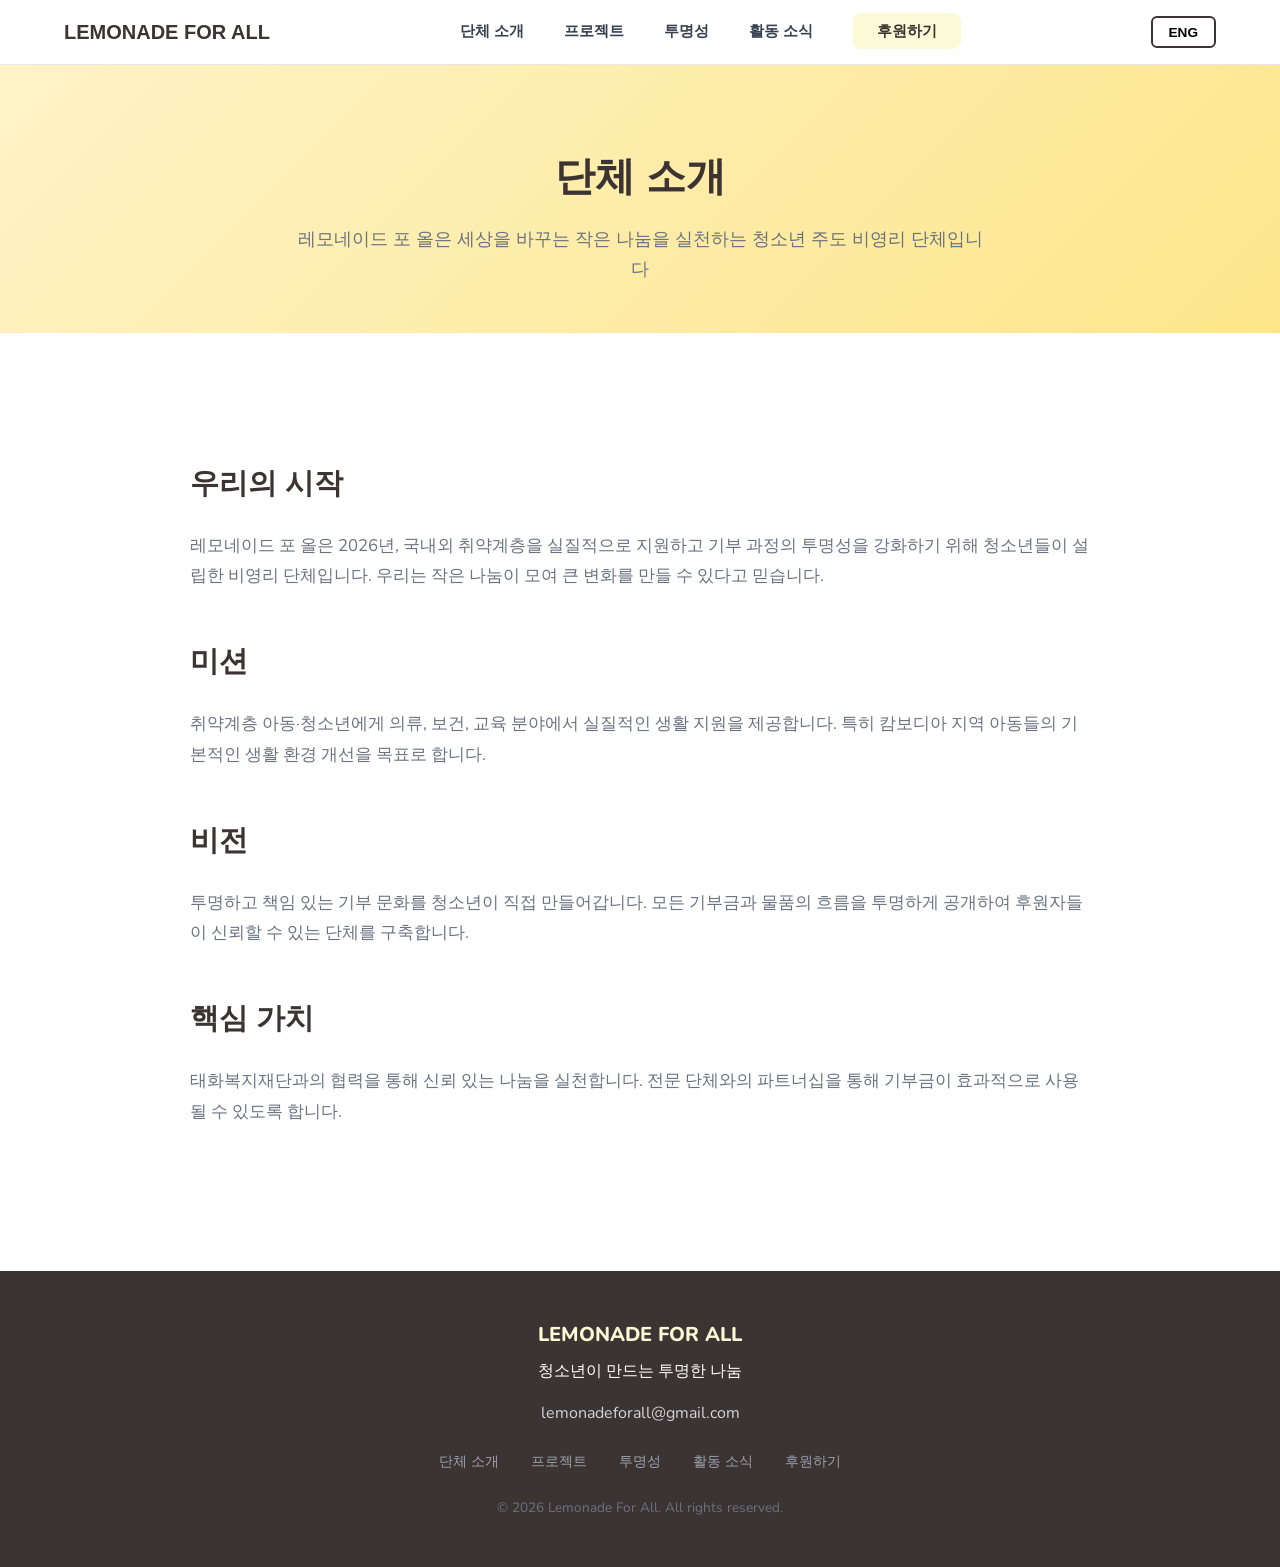
==== about.html @ b5c47a8a "Pending changes exported from your codespace" ====
<!DOCTYPE html>
<html lang="ko">
<head>
  <meta charset="UTF-8">
  <meta name="viewport" content="width=device-width, initial-scale=1.0">
  <title data-i18n="about_doc">단체 소개 | Lemonade For All</title>
  <link rel="stylesheet" href="style.css">
  <link href="https://fonts.googleapis.com/css2?family=Nunito:wght@400;600;700;800&display=swap" rel="stylesheet">
</head>
<body>
<header>
  <a href="index.html" class="logo">LEMONADE FOR ALL</a>
  <nav>
    <ul>
      <li><a href="about.html" data-i18n="navAbout">단체 소개</a></li>
      <li><a href="projects.html" data-i18n="navProjects">프로젝트</a></li>
      <li><a href="transparency.html" data-i18n="navTrans">투명성</a></li>
      <li><a href="news.html" data-i18n="navNews">활동 소식</a></li>
      <li><a href="donate.html" class="btn-donate" data-i18n="navDonate">후원하기</a></li>
    </ul>
  </nav>
  <button id="langToggle" class="lang-btn">ENG</button>
  <button class="hamburger" id="hamburger">☰</button>
</header>
<div class="mobile-menu" id="mobileMenu">
  <a href="about.html" data-i18n="navAbout">단체 소개</a>
  <a href="projects.html" data-i18n="navProjects">프로젝트</a>
  <a href="transparency.html" data-i18n="navTrans">투명성</a>
  <a href="news.html" data-i18n="navNews">활동 소식</a>
  <a href="donate.html" data-i18n="navDonate">후원하기</a>
</div>
<div class="page-header">
  <h1 data-i18n="about_title">단체 소개</h1>
  <p data-i18n="about_sub">레모네이드 포 올은 세상을 바꾸는 작은 나눔을 실천하는 청소년 주도 비영리 단체입니다</p>
</div>
<section>
  <div class="content-section">
    <h3 data-i18n="about_start">우리의 시작</h3>
    <p data-i18n="about_start_desc">레모네이드 포 올은 2026년, 국내외 취약계층을 실질적으로 지원하고 기부 과정의 투명성을 강화하기 위해 청소년들이 설립한 비영리 단체입니다. 우리는 작은 나눔이 모여 큰 변화를 만들 수 있다고 믿습니다.</p>
    
    <h3 data-i18n="about_mission">미션</h3>
    <p data-i18n="about_mission_desc">취약계층 아동·청소년에게 의류, 보건, 교육 분야에서 실질적인 생활 지원을 제공합니다. 특히 캄보디아 지역 아동들의 기본적인 생활 환경 개선을 목표로 합니다.</p>
    
    <h3 data-i18n="about_vision">비전</h3>
    <p data-i18n="about_vision_desc">투명하고 책임 있는 기부 문화를 청소년이 직접 만들어갑니다. 모든 기부금과 물품의 흐름을 투명하게 공개하여 후원자들이 신뢰할 수 있는 단체를 구축합니다.</p>
    
    <h3 data-i18n="about_values">핵심 가치</h3>
    <p data-i18n="about_values_desc">태화복지재단과의 협력을 통해 신뢰 있는 나눔을 실천합니다. 전문 단체와의 파트너십을 통해 기부금이 효과적으로 사용될 수 있도록 합니다.</p>
  </div>
</section>
<footer>
  <div class="footer-inner">
    <a href="index.html" class="footer-logo">LEMONADE FOR ALL</a>
    <p data-i18n="footerDesc">청소년이 만드는 투명한 나눔</p>
    <p class="footer-contact">lemonadeforall@gmail.com</p>
    <div class="footer-links">
      <a href="about.html" data-i18n="navAbout">단체 소개</a>
      <a href="projects.html" data-i18n="navProjects">프로젝트</a>
      <a href="transparency.html" data-i18n="navTrans">투명성</a>
      <a href="news.html" data-i18n="navNews">활동 소식</a>
      <a href="donate.html" data-i18n="navDonate">후원하기</a>
    </div>
    <p class="footer-copy">© 2026 Lemonade For All. All rights reserved.</p>
  </div>
</footer>
<script src="lang.js"></script>
</body>
</html>
---- style.css ----
:root {
  --yellow: #fbfad7;
  --dark: #3c3333;  --gray: #374151;
  --light-gray: #F3F4F6;
  --white: #FFFFFF;
  --text-muted: #6B7280;
}

* { margin: 0; padding: 0; box-sizing: border-box; }

body {
  font-family: 'Nunito', -apple-system, BlinkMacSystemFont, 'Segoe UI', sans-serif;
  background: var(--white);
  color: var(--dark);
  line-height: 1.6;
}

/* HEADER */
header {
  position: sticky;
  top: 0;
  z-index: 1000;
  background: rgba(255,255,255,0.98);
  backdrop-filter: blur(8px);
  border-bottom: 1px solid #E5E7EB;
  padding: 1rem 5%;
  display: flex;
  align-items: center;
  justify-content: space-between;
}

.logo {
  font-size: 1.25rem;
  font-weight: 800;
    font-family: 'Bricolage Grotesque', sans-serif;
  color: var(--dark);
  text-decoration: none;
}

nav ul {
  display: flex;
  list-style: none;
  gap: 2.5rem;
}

nav a {
  text-decoration: none;
  color: var(--gray);
  font-weight: 600;
  font-size: 0.95rem;
  transition: color 0.2s;
}

nav a:hover { color: var(--dark); }

.btn-donate {
  background: var(--yellow);
  padding: 0.5rem 1.5rem;
  border-radius: 8px;
  color: var(--dark) !important;
  font-weight: 700;
  transition: transform 0.2s, box-shadow 0.2s;
}

.btn-donate:hover {
  transform: translateY(-2px);
  box-shadow: 0 4px 12px rgba(252,211,77,0.4);
}

.lang-btn {
  background: transparent;
  border: 2px solid var(--dark);
  padding: 0.4rem 1rem;
  border-radius: 6px;
  font-weight: 700;
  cursor: pointer;
  font-size: 0.85rem;
  transition: all 0.2s;
}

.lang-btn:hover {
  background: var(--dark);
  color: var(--white);
}

.hamburger { display: none; }
.mobile-menu { display: none; }

/* HERO */
#hero {
  background: linear-gradient(135deg, #FEF3C7 0%, #FDE68A 100%);
  padding: 6rem 8% 4rem;
  display: flex;
  align-items: center;
  justify-content: space-between;
  gap: 3rem;
  min-height: 85vh;
}

.hero-content { max-width: 600px; }

.hero-tag {
  display: inline-block;
  background: rgba(31,41,55,0.1);
  padding: 0.5rem 1rem;
  border-radius: 50px;
  font-size: 0.85rem;
  font-weight: 600;
  margin-bottom: 1.5rem;
  color: var(--gray);
}

.hero-content h1 {
  font-size: 3.5rem;
  font-weight: 800;
  color: var(--dark);
  line-height: 1.1;
  margin-bottom: 1.5rem;
}

.highlight {
  background: linear-gradient(to right, #FCD34D, #FBBF24);
  -webkit-background-clip: text;
  -webkit-text-fill-color: transparent;
  background-clip: text;
}

.hero-content p {
  font-size: 1.2rem;
  color: var(--gray);
  margin-bottom: 2rem;
  line-height: 1.8;
}

.hero-btns {
  display: flex;
  gap: 1rem;
  flex-wrap: wrap;
}

.btn-primary {
  display: inline-block;
  background: var(--dark);
  color: var(--white);
  padding: 1rem 2rem;
  border-radius: 8px;
  font-weight: 700;
  text-decoration: none;
  transition: transform 0.2s, box-shadow 0.2s;
  border: none;
  cursor: pointer;
}

.btn-primary:hover {
  transform: translateY(-2px);
  box-shadow: 0 8px 20px rgba(0,0,0,0.15);
}

.btn-secondary {
  display: inline-block;
  background: transparent;
  color: var(--dark);
  padding: 1rem 2rem;
  border-radius: 8px;
  font-weight: 700;
  text-decoration: none;
  border: 2px solid var(--dark);
  transition: all 0.2s;
}

.btn-secondary:hover {
  background: var(--dark);
  color: var(--white);
}

.btn-outline {
  display: inline-block;
  color: var(--dark);
  text-decoration: none;
  font-weight: 600;
  font-size: 0.95rem;
  transition: transform 0.2s;
}

.btn-outline:hover { transform: translateX(4px); }

.hero-img {
  font-size: 12rem;
  line-height: 1;
}

/* STATS */
#stats {
  background: var(--dark);
  color: var(--white);
  padding: 3rem 5%;
}

.stats-grid {
  display: grid;
  grid-template-columns: repeat(auto-fit, minmax(200px, 1fr));
  gap: 2rem;
  max-width: 1200px;
  margin: 0 auto;
  text-align: center;
}

.stat-num {
  font-size: 2.5rem;
  font-weight: 800;
  color: var(--yellow);
  margin-bottom: 0.5rem;
}

.stat-item p {
  color: #D1D5DB;
  font-size: 0.95rem;
}

/* SECTIONS */
section {
  padding: 5rem 5%;
}

.section-inner {
  max-width: 1200px;
  margin: 0 auto;
}

.section-tag {
  display: inline-block;
  background: var(--yellow);
  color: var(--dark);
  font-size: 0.75rem;
  font-weight: 700;
  padding: 0.4rem 1rem;
  border-radius: 50px;
  text-transform: uppercase;
  letter-spacing: 0.5px;
  margin-bottom: 1rem;
}

.section-inner h2, .page-header h1 {
  font-size: 2.5rem;
  font-weight: 800;
  margin-bottom: 1.5rem;
  color: var(--dark);
}

.section-inner > p, .page-header p {
  font-size: 1.1rem;
  color: var(--text-muted);
  max-width: 700px;
  margin-bottom: 3rem;
  line-height: 1.7;
}

/* PROJECT GRID */
.project-grid {
  display: grid;
  grid-template-columns: repeat(auto-fit, minmax(320px, 1fr));
  gap: 2rem;
  margin-top: 2rem;
}

.project-card {
  background: var(--white);
  border-radius: 12px;
  overflow: hidden;
  border: 1px solid #E5E7EB;
  transition: transform 0.2s, box-shadow 0.2s;
}

.project-card:hover {
  transform: translateY(-4px);
  box-shadow: 0 12px 24px rgba(0,0,0,0.1);
}

.project-img {
  background: linear-gradient(135deg, #FEF3C7, #FDE68A);
  padding: 3rem;
  text-align: center;
  font-size: 5rem;
}

.project-body {
  padding: 2rem;
}

.project-body h3 {
  font-size: 1.4rem;
  font-weight: 800;
  margin-bottom: 1rem;
}

.project-body p {
  color: var(--text-muted);
  margin-bottom: 1.5rem;
  line-height: 1.7;
}

.status-badge {
  display: inline-block;
  background: #D1FAE5;
  color: #065F46;
  padding: 0.3rem 0.8rem;
  border-radius: 50px;
  font-size: 0.75rem;
  font-weight: 700;
  margin-bottom: 1rem;
}

/* PAGE HEADER */
.page-header {
  background: linear-gradient(135deg, #FEF3C7 0%, #FDE68A 100%);
  padding: 5rem 8% 3rem;
  text-align: center;
}

.page-header h1 { margin-bottom: 1rem; }
.page-header p { margin: 0 auto; }

/* CONTENT SECTIONS */
.content-section {
  max-width: 900px;
  margin: 0 auto;
  padding: 3rem 0;
}

.content-section h3 {
  font-size: 1.8rem;
  font-weight: 700;
  margin-bottom: 1.5rem;
  margin-top: 3rem;
}

.content-section h3:first-of-type { margin-top: 0; }

.content-section p, .content-section li {
  color: var(--text-muted);
  font-size: 1.05rem;
  line-height: 1.8;
  margin-bottom: 1rem;
}

.content-section ul {
  list-style-position: inside;
  margin-left: 1.5rem;
}

/* DONATE GRID */
.donate-grid {
  display: grid;
  grid-template-columns: repeat(auto-fit, minmax(280px, 1fr));
  gap: 2rem;
  margin-top: 2rem;
}

.donate-card {
  background: var(--white);
  border: 1px solid #E5E7EB;
  border-radius: 12px;
  padding: 2.5rem;
  text-align: center;
  transition: transform 0.2s, box-shadow 0.2s;
}

.donate-card:hover {
  transform: translateY(-4px);
  box-shadow: 0 12px 24px rgba(0,0,0,0.1);
}

.donate-icon {
  font-size: 3rem;
  margin-bottom: 1.5rem;
}

.donate-card h4 {
  font-size: 1.2rem;
  font-weight: 700;
  margin-bottom: 1rem;
}

.donate-card p {
  color: var(--text-muted);
  margin-bottom: 1.5rem;
  line-height: 1.7;
}

.account-box {
  background: var(--light-gray);
  border: 2px dashed #D1D5DB;
  border-radius: 8px;
  padding: 1rem;
  font-size: 0.9rem;
  color: var(--gray);
  font-weight: 600;
}

/* TRANSPARENCY */
.trans-grid {
  display: grid;
  grid-template-columns: repeat(auto-fit, minmax(220px, 1fr));
  gap: 2rem;
  margin: 3rem 0;
}

.trans-card {
  background: var(--dark);
  color: var(--white);
  padding: 2.5rem;
  border-radius: 12px;
  text-align: center;
  border-top: 4px solid var(--yellow);
}

.trans-num {
  font-size: 3.5rem;
  font-weight: 800;
  color: var(--yellow);
  margin-bottom: 0.5rem;
}

.trans-card p {
  color: #D1D5DB;
  font-size: 0.95rem;
}

/* NEWS GRID */
.news-grid {
  display: grid;
  grid-template-columns: repeat(auto-fit, minmax(300px, 1fr));
  gap: 2rem;
  margin-top: 2rem;
}

.news-card {
  background: var(--white);
  border: 1px solid #E5E7EB;
  border-left: 4px solid var(--yellow);
  border-radius: 8px;
  padding: 2rem;
  transition: transform 0.2s;
}

.news-card:hover { transform: translateY(-4px); }

.news-date {
  font-size: 0.8rem;
  font-weight: 700;
  color: var(--text-muted);
  text-transform: uppercase;
  letter-spacing: 0.5px;
  margin-bottom: 0.8rem;
}

.news-card h4 {
  font-size: 1.1rem;
  font-weight: 700;
  margin-bottom: 0.8rem;
}

.news-card p {
  color: var(--text-muted);
  line-height: 1.7;
}

/* CTA */
#cta {
  background: var(--dark);
  color: var(--white);
  text-align: center;
  padding: 5rem 5%;
}

.cta-inner h2 {
  font-size: 2.5rem;
  font-weight: 800;
  margin-bottom: 1rem;
}

.cta-inner p {
  color: #D1D5DB;
  font-size: 1.1rem;
  margin-bottom: 2rem;
}

#cta .btn-primary {
  background: var(--yellow);
  color: var(--dark);
}

/* FOOTER */
footer {
  background: var(--dark);
  color: var(--white);
  padding: 3rem 5%;
  text-align: center;
}

.footer-logo {
  font-size: 1.25rem;
  font-weight: 800;
  color: var(--yellow);
  text-decoration: none;
  display: inline-block;
  margin-bottom: 0.5rem;
}

.footer-contact {
  color: #D1D5DB;
  margin: 1rem 0;
}

.footer-links {
  display: flex;
  gap: 2rem;
  justify-content: center;
  margin: 1.5rem 0;
  flex-wrap: wrap;
}

.footer-links a {
  color: #9CA3AF;
  text-decoration: none;
  font-size: 0.9rem;
  transition: color 0.2s;
}

.footer-links a:hover { color: var(--yellow); }

.footer-copy {
  color: #6B7280;
  font-size: 0.85rem;
  margin-top: 1.5rem;
}

/* RESPONSIVE */
@media (max-width: 768px) {
  nav ul { display: none; }
  .hamburger {
    display: block;
    background: none;
    border: none;
    font-size: 1.5rem;
    cursor: pointer;
  }
  
  .mobile-menu {
    position: fixed;
    top: 60px;
    left: 0;
    right: 0;
    background: var(--white);
    border-bottom: 1px solid #E5E7EB;
    padding: 1rem;
    display: none;
    flex-direction: column;
    gap: 1rem;
  }
  
  .mobile-menu.active { display: flex; }
  
  .mobile-menu a {
    padding: 0.8rem;
    text-align: center;
    font-weight: 600;
    color: var(--gray);
    text-decoration: none;
  }
  
  #hero {
    flex-direction: column;
    text-align: center;
    padding: 4rem 5%;
    min-height: auto;
  }
  
  .hero-content h1 { font-size: 2.5rem; }
  .hero-img { font-size: 8rem; }
  .hero-btns { justify-content: center; }
  
  .stats-grid { grid-template-columns: 1fr 1fr; gap: 1.5rem; }
  .section-inner h2, .page-header h1 { font-size: 2rem; }
}
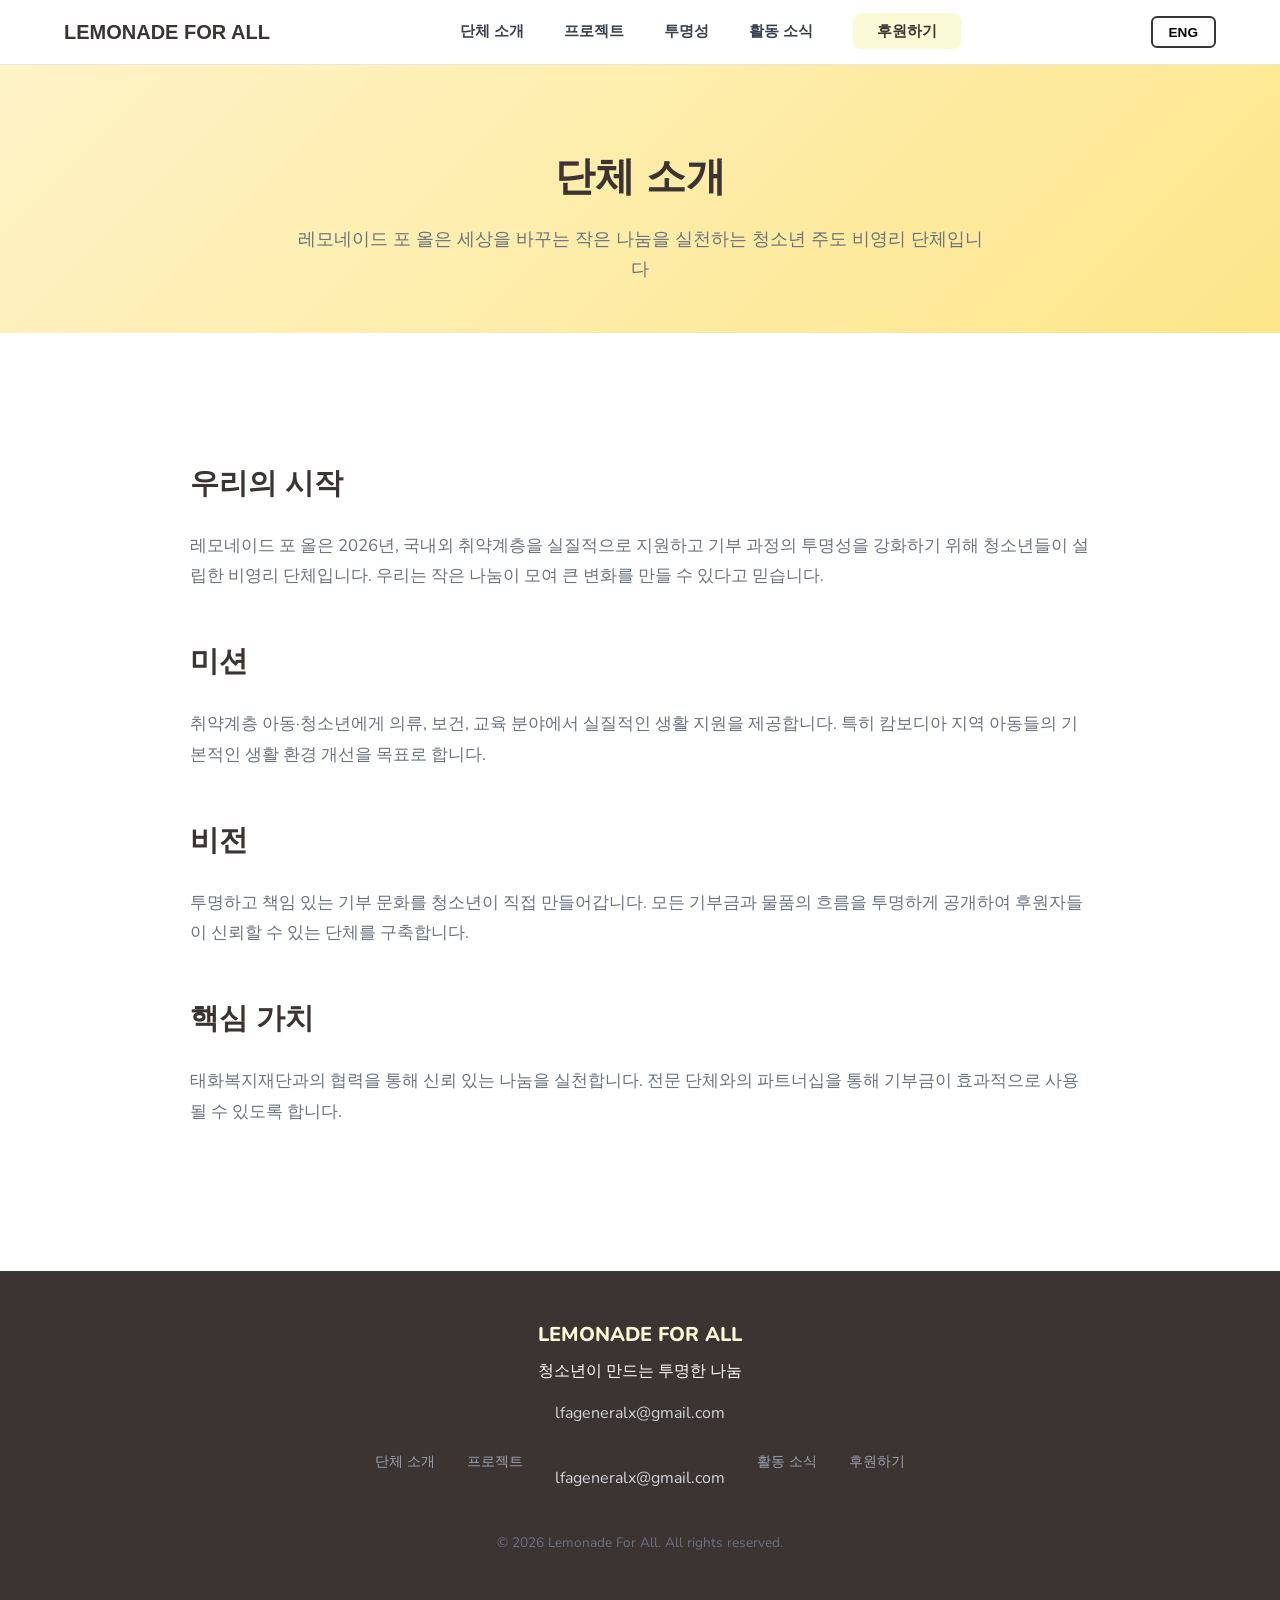
==== commit c3bf2077: "Update footer contact email address" ====
--- a/about.html
+++ b/about.html
@@ -52,12 +52,10 @@
   <div class="footer-inner">
     <a href="index.html" class="footer-logo">LEMONADE FOR ALL</a>
     <p data-i18n="footerDesc">청소년이 만드는 투명한 나눔</p>
-    <p class="footer-contact">lemonadeforall@gmail.com</p>
-    <div class="footer-links">
+            <p class="footer-contact">lfageneralx@gmail.com</p>    <div class="footer-links">
       <a href="about.html" data-i18n="navAbout">단체 소개</a>
       <a href="projects.html" data-i18n="navProjects">프로젝트</a>
-      <a href="transparency.html" data-i18n="navTrans">투명성</a>
-      <a href="news.html" data-i18n="navNews">활동 소식</a>
+            <p class="footer-contact">lfageneralx@gmail.com</p>      <a href="news.html" data-i18n="navNews">활동 소식</a>
       <a href="donate.html" data-i18n="navDonate">후원하기</a>
     </div>
     <p class="footer-copy">© 2026 Lemonade For All. All rights reserved.</p>
@@ -65,4 +63,4 @@
 </footer>
 <script src="lang.js"></script>
 </body>
-</html>+</html>
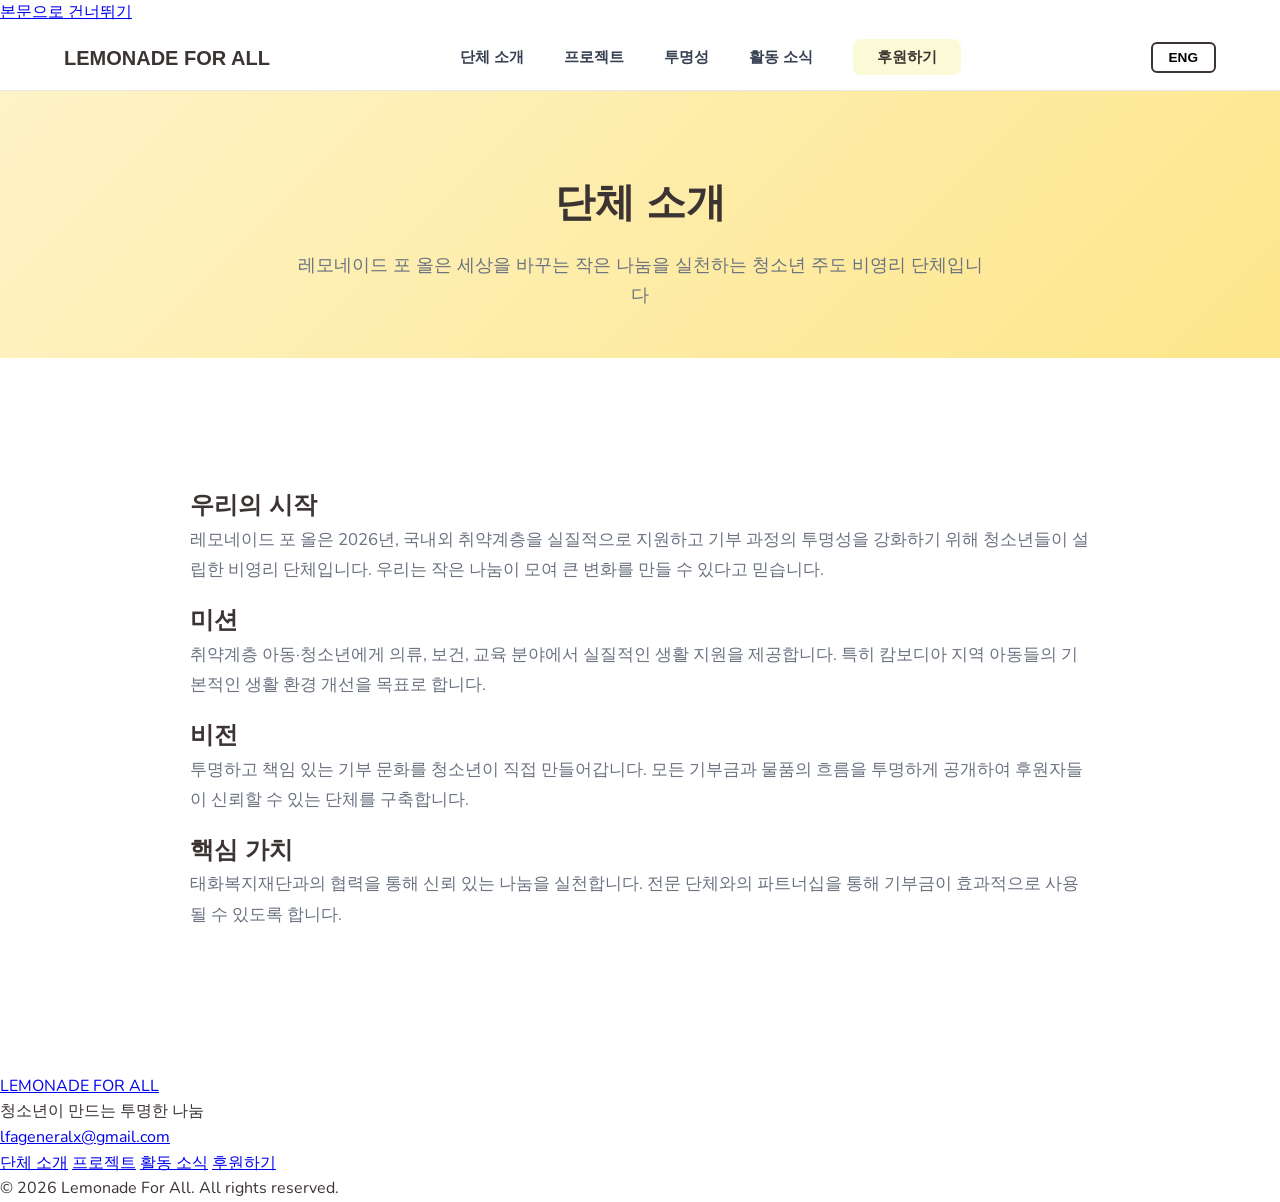
==== commit 75841169: "Update about.html" ====
--- a/about.html
+++ b/about.html
@@ -4,63 +4,100 @@
   <meta charset="UTF-8">
   <meta name="viewport" content="width=device-width, initial-scale=1.0">
   <title data-i18n="about_doc">단체 소개 | Lemonade For All</title>
+  <meta name="description" content="레모네이드 포 올은 청소년이 주도하는 비영리 단체로, 국내외 취약계층 아동·청소년을 지원하고 투명한 기부 문화를 만들어갑니다.">
   <link rel="stylesheet" href="style.css">
+  <link rel="preconnect" href="https://fonts.googleapis.com">
+  <link rel="preconnect" href="https://fonts.gstatic.com" crossorigin>
   <link href="https://fonts.googleapis.com/css2?family=Nunito:wght@400;600;700;800&display=swap" rel="stylesheet">
 </head>
 <body>
-<header>
-  <a href="index.html" class="logo">LEMONADE FOR ALL</a>
-  <nav>
-    <ul>
-      <li><a href="about.html" data-i18n="navAbout">단체 소개</a></li>
-      <li><a href="projects.html" data-i18n="navProjects">프로젝트</a></li>
-      <li><a href="transparency.html" data-i18n="navTrans">투명성</a></li>
-      <li><a href="news.html" data-i18n="navNews">활동 소식</a></li>
-      <li><a href="donate.html" class="btn-donate" data-i18n="navDonate">후원하기</a></li>
-    </ul>
-  </nav>
-  <button id="langToggle" class="lang-btn">ENG</button>
-  <button class="hamburger" id="hamburger">☰</button>
-</header>
-<div class="mobile-menu" id="mobileMenu">
-  <a href="about.html" data-i18n="navAbout">단체 소개</a>
-  <a href="projects.html" data-i18n="navProjects">프로젝트</a>
-  <a href="transparency.html" data-i18n="navTrans">투명성</a>
-  <a href="news.html" data-i18n="navNews">활동 소식</a>
-  <a href="donate.html" data-i18n="navDonate">후원하기</a>
-</div>
-<div class="page-header">
-  <h1 data-i18n="about_title">단체 소개</h1>
-  <p data-i18n="about_sub">레모네이드 포 올은 세상을 바꾸는 작은 나눔을 실천하는 청소년 주도 비영리 단체입니다</p>
-</div>
-<section>
-  <div class="content-section">
-    <h3 data-i18n="about_start">우리의 시작</h3>
-    <p data-i18n="about_start_desc">레모네이드 포 올은 2026년, 국내외 취약계층을 실질적으로 지원하고 기부 과정의 투명성을 강화하기 위해 청소년들이 설립한 비영리 단체입니다. 우리는 작은 나눔이 모여 큰 변화를 만들 수 있다고 믿습니다.</p>
-    
-    <h3 data-i18n="about_mission">미션</h3>
-    <p data-i18n="about_mission_desc">취약계층 아동·청소년에게 의류, 보건, 교육 분야에서 실질적인 생활 지원을 제공합니다. 특히 캄보디아 지역 아동들의 기본적인 생활 환경 개선을 목표로 합니다.</p>
-    
-    <h3 data-i18n="about_vision">비전</h3>
-    <p data-i18n="about_vision_desc">투명하고 책임 있는 기부 문화를 청소년이 직접 만들어갑니다. 모든 기부금과 물품의 흐름을 투명하게 공개하여 후원자들이 신뢰할 수 있는 단체를 구축합니다.</p>
-    
-    <h3 data-i18n="about_values">핵심 가치</h3>
-    <p data-i18n="about_values_desc">태화복지재단과의 협력을 통해 신뢰 있는 나눔을 실천합니다. 전문 단체와의 파트너십을 통해 기부금이 효과적으로 사용될 수 있도록 합니다.</p>
+  <a href="#main-content" class="sr-only">본문으로 건너뛰기</a>
+
+  <header>
+    <a href="index.html" class="logo">LEMONADE FOR ALL</a>
+
+    <nav aria-label="주요 메뉴">
+      <ul>
+        <li><a href="about.html" aria-current="page" data-i18n="navAbout">단체 소개</a></li>
+        <li><a href="projects.html" data-i18n="navProjects">프로젝트</a></li>
+        <li><a href="transparency.html" data-i18n="navTrans">투명성</a></li>
+        <li><a href="news.html" data-i18n="navNews">활동 소식</a></li>
+        <li><a href="donate.html" class="btn-donate" data-i18n="navDonate">후원하기</a></li>
+      </ul>
+    </nav>
+
+    <button id="langToggle" class="lang-btn" type="button" aria-label="언어 변경">ENG</button>
+    <button
+      class="hamburger"
+      id="hamburger"
+      type="button"
+      aria-label="모바일 메뉴 열기"
+      aria-controls="mobileMenu"
+      aria-expanded="false">
+      ☰
+    </button>
+  </header>
+
+  <div class="mobile-menu" id="mobileMenu" hidden>
+    <a href="about.html" aria-current="page" data-i18n="navAbout">단체 소개</a>
+    <a href="projects.html" data-i18n="navProjects">프로젝트</a>
+    <a href="transparency.html" data-i18n="navTrans">투명성</a>
+    <a href="news.html" data-i18n="navNews">활동 소식</a>
+    <a href="donate.html" data-i18n="navDonate">후원하기</a>
   </div>
-</section>
-<footer>
-  <div class="footer-inner">
-    <a href="index.html" class="footer-logo">LEMONADE FOR ALL</a>
-    <p data-i18n="footerDesc">청소년이 만드는 투명한 나눔</p>
-            <p class="footer-contact">lfageneralx@gmail.com</p>    <div class="footer-links">
-      <a href="about.html" data-i18n="navAbout">단체 소개</a>
-      <a href="projects.html" data-i18n="navProjects">프로젝트</a>
-            <p class="footer-contact">lfageneralx@gmail.com</p>      <a href="news.html" data-i18n="navNews">활동 소식</a>
-      <a href="donate.html" data-i18n="navDonate">후원하기</a>
+
+  <main id="main-content">
+    <section class="page-header">
+      <h1 data-i18n="about_title">단체 소개</h1>
+      <p data-i18n="about_sub">레모네이드 포 올은 세상을 바꾸는 작은 나눔을 실천하는 청소년 주도 비영리 단체입니다</p>
+    </section>
+
+    <section>
+      <div class="content-section">
+        <h2 data-i18n="about_start">우리의 시작</h2>
+        <p data-i18n="about_start_desc">레모네이드 포 올은 2026년, 국내외 취약계층을 실질적으로 지원하고 기부 과정의 투명성을 강화하기 위해 청소년들이 설립한 비영리 단체입니다. 우리는 작은 나눔이 모여 큰 변화를 만들 수 있다고 믿습니다.</p>
+
+        <h2 data-i18n="about_mission">미션</h2>
+        <p data-i18n="about_mission_desc">취약계층 아동·청소년에게 의류, 보건, 교육 분야에서 실질적인 생활 지원을 제공합니다. 특히 캄보디아 지역 아동들의 기본적인 생활 환경 개선을 목표로 합니다.</p>
+
+        <h2 data-i18n="about_vision">비전</h2>
+        <p data-i18n="about_vision_desc">투명하고 책임 있는 기부 문화를 청소년이 직접 만들어갑니다. 모든 기부금과 물품의 흐름을 투명하게 공개하여 후원자들이 신뢰할 수 있는 단체를 구축합니다.</p>
+
+        <h2 data-i18n="about_values">핵심 가치</h2>
+        <p data-i18n="about_values_desc">태화복지재단과의 협력을 통해 신뢰 있는 나눔을 실천합니다. 전문 단체와의 파트너십을 통해 기부금이 효과적으로 사용될 수 있도록 합니다.</p>
+      </div>
+    </section>
+  </main>
+
+  <footer>
+    <div class="footer-inner">
+      <a href="index.html" class="footer-logo">LEMONADE FOR ALL</a>
+      <p data-i18n="footerDesc">청소년이 만드는 투명한 나눔</p>
+      <p class="footer-contact">
+        <a href="mailto:lfageneralx@gmail.com">lfageneralx@gmail.com</a>
+      </p>
+
+      <div class="footer-links">
+        <a href="about.html" data-i18n="navAbout">단체 소개</a>
+        <a href="projects.html" data-i18n="navProjects">프로젝트</a>
+        <a href="news.html" data-i18n="navNews">활동 소식</a>
+        <a href="donate.html" data-i18n="navDonate">후원하기</a>
+      </div>
+
+      <p class="footer-copy">© 2026 Lemonade For All. All rights reserved.</p>
     </div>
-    <p class="footer-copy">© 2026 Lemonade For All. All rights reserved.</p>
-  </div>
-</footer>
-<script src="lang.js"></script>
+  </footer>
+
+  <script src="lang.js"></script>
+  <script>
+    const hamburger = document.getElementById('hamburger');
+    const mobileMenu = document.getElementById('mobileMenu');
+
+    hamburger?.addEventListener('click', () => {
+      const isOpen = hamburger.getAttribute('aria-expanded') === 'true';
+      hamburger.setAttribute('aria-expanded', String(!isOpen));
+      mobileMenu.hidden = isOpen;
+    });
+  </script>
 </body>
 </html>
--- a/style.css
+++ b/style.css
@@ -241,20 +241,33 @@
 }
 
 .section-inner h2, .page-header h1 {
-  font-size: 2.5rem;
-  font-weight: 800;
-  margin-bottom: 1.5rem;
-  color: var(--dark);
+      font-size: 2.5rem;
+    font-weight: 800;
+    margin-bottom: 1.5rem;
+    color: var(--dark);
+}
+
+.page-header {
+    background: linear-gradient(135deg, #FEF3C7 0%, #FDE68A 100%);
+    padding: 5rem 8% 3rem;
+    text-align: center;
+}
+
+.page-header h1 {
+    margin-bottom: 1rem;
+}
+
+.page-header p {
+    margin: 0 auto;
 }
 
 .section-inner > p, .page-header p {
-  font-size: 1.1rem;
-  color: var(--text-muted);
-  max-width: 700px;
-  margin-bottom: 3rem;
-  line-height: 1.7;
-}
-
+    font-size: 1.1rem;
+    color: var(--text-muted);
+    max-width: 700px;
+    margin-bottom: 3rem;
+    line-height: 1.7;
+}
 /* PROJECT GRID */
 .project-grid {
   display: grid;
@@ -406,19 +419,39 @@
 }
 
 .trans-card {
-  background: var(--dark);
-  color: var(--white);
-  padding: 2.5rem;
-  border-radius: 12px;
-  text-align: center;
-  border-top: 4px solid var(--yellow);
-}
+    background: var(white);
+    color: var(dark);
+    padding: 2rem;
+    border-radius: 12px;
+    text-align: center;
+    border-top: 4px solid var(--yellow);
+      border: 1px solid #E5E7EB;
+      box-shadow: 0 4px 6px rgba(0,0,0,0.05);
+      transition: transform 0.2s, box-shadow 0.2s;
+    min-height: 200px;
+    display: flex;
+    flex-direction: column;
+    justify-content: center;
+    align-items: center;
+}
+
+.trans-card:hover {
+      transform: translateY(-4px);
+      box-shadow: 0 12px 24px rgba(0,0,0,0.1);
+  }
 
 .trans-num {
-  font-size: 3.5rem;
-  font-weight: 800;
-  color: var(--yellow);
-  margin-bottom: 0.5rem;
+    font-size: 2.5rem;
+    font-weight: 800;
+    color: #FBBF24;
+    margin-bottom: 0.5rem;
+    line-height: 1.2;
+
+.trans-card p {
+    font-size: 1rem;
+    line-height: 1.5;
+    opacity: 0.9;
+    word-break: keep-all;
 }
 
 .trans-card p {
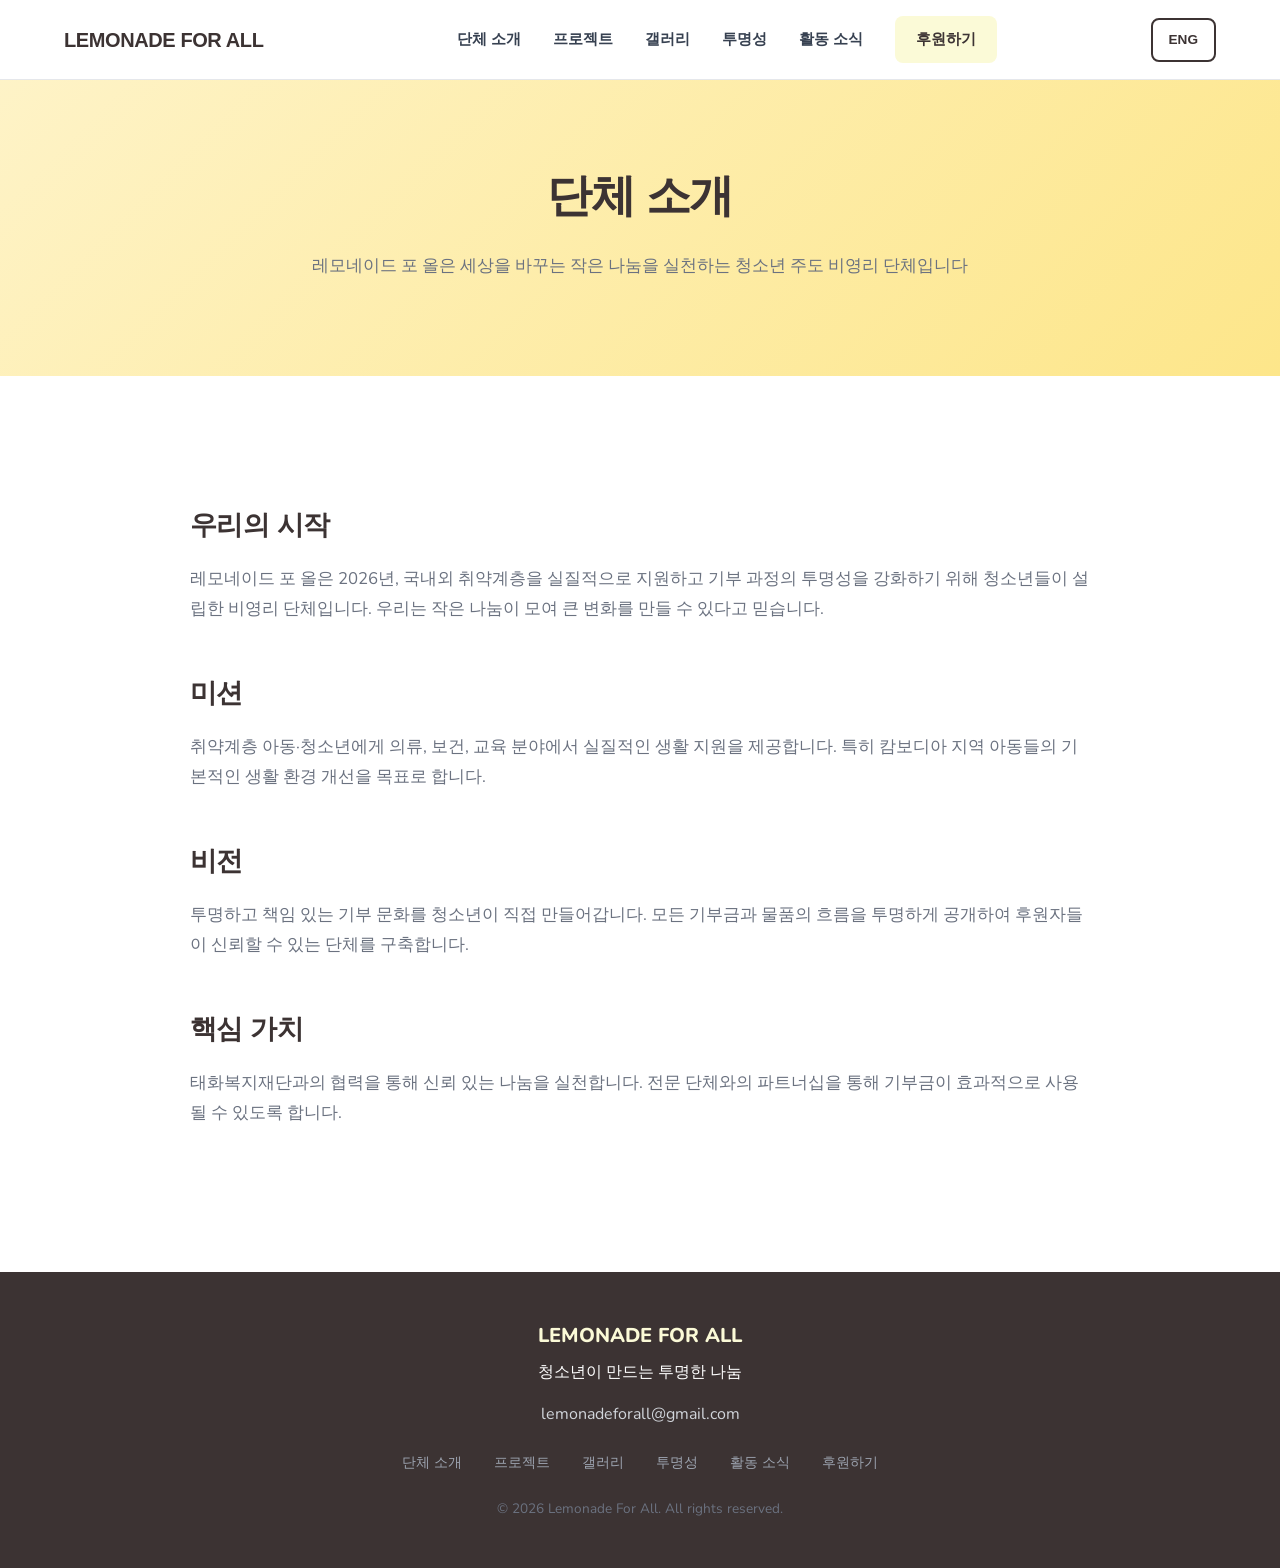
==== commit 6dda8610: "Add gallery nav link to about.html Added a gallery link to the navigation menu." ====
--- a/about.html
+++ b/about.html
@@ -1,103 +1,71 @@
-<!DOCTYPE html>
-<html lang="ko">
-<head>
-  <meta charset="UTF-8">
-  <meta name="viewport" content="width=device-width, initial-scale=1.0">
-  <title data-i18n="about_doc">단체 소개 | Lemonade For All</title>
-  <meta name="description" content="레모네이드 포 올은 청소년이 주도하는 비영리 단체로, 국내외 취약계층 아동·청소년을 지원하고 투명한 기부 문화를 만들어갑니다.">
-  <link rel="stylesheet" href="style.css">
-  <link rel="preconnect" href="https://fonts.googleapis.com">
-  <link rel="preconnect" href="https://fonts.gstatic.com" crossorigin>
-  <link href="https://fonts.googleapis.com/css2?family=Nunito:wght@400;600;700;800&display=swap" rel="stylesheet">
-</head>
-<body>
-  <a href="#main-content" class="sr-only">본문으로 건너뛰기</a>
-
-  <header>
-    <a href="index.html" class="logo">LEMONADE FOR ALL</a>
-
-    <nav aria-label="주요 메뉴">
-      <ul>
-        <li><a href="about.html" aria-current="page" data-i18n="navAbout">단체 소개</a></li>
-        <li><a href="projects.html" data-i18n="navProjects">프로젝트</a></li>
-        <li><a href="transparency.html" data-i18n="navTrans">투명성</a></li>
-        <li><a href="news.html" data-i18n="navNews">활동 소식</a></li>
-        <li><a href="donate.html" class="btn-donate" data-i18n="navDonate">후원하기</a></li>
-      </ul>
-    </nav>
-
-    <button id="langToggle" class="lang-btn" type="button" aria-label="언어 변경">ENG</button>
-    <button
-      class="hamburger"
-      id="hamburger"
-      type="button"
-      aria-label="모바일 메뉴 열기"
-      aria-controls="mobileMenu"
-      aria-expanded="false">
-      ☰
-    </button>
-  </header>
-
-  <div class="mobile-menu" id="mobileMenu" hidden>
-    <a href="about.html" aria-current="page" data-i18n="navAbout">단체 소개</a>
-    <a href="projects.html" data-i18n="navProjects">프로젝트</a>
-    <a href="transparency.html" data-i18n="navTrans">투명성</a>
-    <a href="news.html" data-i18n="navNews">활동 소식</a>
-    <a href="donate.html" data-i18n="navDonate">후원하기</a>
-  </div>
-
-  <main id="main-content">
-    <section class="page-header">
-      <h1 data-i18n="about_title">단체 소개</h1>
-      <p data-i18n="about_sub">레모네이드 포 올은 세상을 바꾸는 작은 나눔을 실천하는 청소년 주도 비영리 단체입니다</p>
-    </section>
-
-    <section>
-      <div class="content-section">
-        <h2 data-i18n="about_start">우리의 시작</h2>
-        <p data-i18n="about_start_desc">레모네이드 포 올은 2026년, 국내외 취약계층을 실질적으로 지원하고 기부 과정의 투명성을 강화하기 위해 청소년들이 설립한 비영리 단체입니다. 우리는 작은 나눔이 모여 큰 변화를 만들 수 있다고 믿습니다.</p>
-
-        <h2 data-i18n="about_mission">미션</h2>
-        <p data-i18n="about_mission_desc">취약계층 아동·청소년에게 의류, 보건, 교육 분야에서 실질적인 생활 지원을 제공합니다. 특히 캄보디아 지역 아동들의 기본적인 생활 환경 개선을 목표로 합니다.</p>
-
-        <h2 data-i18n="about_vision">비전</h2>
-        <p data-i18n="about_vision_desc">투명하고 책임 있는 기부 문화를 청소년이 직접 만들어갑니다. 모든 기부금과 물품의 흐름을 투명하게 공개하여 후원자들이 신뢰할 수 있는 단체를 구축합니다.</p>
-
-        <h2 data-i18n="about_values">핵심 가치</h2>
-        <p data-i18n="about_values_desc">태화복지재단과의 협력을 통해 신뢰 있는 나눔을 실천합니다. 전문 단체와의 파트너십을 통해 기부금이 효과적으로 사용될 수 있도록 합니다.</p>
-      </div>
-    </section>
-  </main>
-
-  <footer>
-    <div class="footer-inner">
-      <a href="index.html" class="footer-logo">LEMONADE FOR ALL</a>
-      <p data-i18n="footerDesc">청소년이 만드는 투명한 나눔</p>
-      <p class="footer-contact">
-        <a href="mailto:lfageneralx@gmail.com">lfageneralx@gmail.com</a>
-      </p>
-
-      <div class="footer-links">
-        <a href="about.html" data-i18n="navAbout">단체 소개</a>
-        <a href="projects.html" data-i18n="navProjects">프로젝트</a>
-        <a href="news.html" data-i18n="navNews">활동 소식</a>
-        <a href="donate.html" data-i18n="navDonate">후원하기</a>
-      </div>
-
-      <p class="footer-copy">© 2026 Lemonade For All. All rights reserved.</p>
-    </div>
-  </footer>
-
-  <script src="lang.js"></script>
-  <script>
-    const hamburger = document.getElementById('hamburger');
-    const mobileMenu = document.getElementById('mobileMenu');
-
-    hamburger?.addEventListener('click', () => {
-      const isOpen = hamburger.getAttribute('aria-expanded') === 'true';
-      hamburger.setAttribute('aria-expanded', String(!isOpen));
-      mobileMenu.hidden = isOpen;
-    });
-  </script>
-</body>
-</html>
+<!DOCTYPE html>
+<html lang="ko">
+<head>
+  <meta charset="UTF-8">
+  <meta name="viewport" content="width=device-width, initial-scale=1.0">
+  <title data-i18n="about_doc">단체 소개 | Lemonade For All</title>
+  <link rel="stylesheet" href="style.css">
+  <link href="https://fonts.googleapis.com/css2?family=Nunito:wght@400;600;700;800&display=swap" rel="stylesheet">
+</head>
+<body>
+<header>
+  <a href="index.html" class="logo">LEMONADE FOR ALL</a>
+  <nav>
+    <ul>
+      <li><a href="about.html" data-i18n="navAbout">단체 소개</a></li>
+      <li><a href="projects.html" data-i18n="navProjects">프로젝트</a></li>
+            <li><a href="gallery.html" data-i18n="navGallery">갤러리</a></li>
+      <li><a href="transparency.html" data-i18n="navTrans">투명성</a></li>
+      <li><a href="news.html" data-i18n="navNews">활동 소식</a></li>
+      <li><a href="donate.html" class="btn-donate" data-i18n="navDonate">후원하기</a></li>
+    </ul>
+  </nav>
+  <button id="langToggle" class="lang-btn">ENG</button>
+  <button class="hamburger" id="hamburger">☰</button>
+</header>
+<div class="mobile-menu" id="mobileMenu">
+  <a href="about.html" data-i18n="navAbout">단체 소개</a>
+  <a href="projects.html" data-i18n="navProjects">프로젝트</a>
+    <a href="gallery.html" data-i18n="navGallery">갤러리</a>
+  <a href="transparency.html" data-i18n="navTrans">투명성</a>
+  <a href="news.html" data-i18n="navNews">활동 소식</a>
+  <a href="donate.html" data-i18n="navDonate">후원하기</a>
+</div>
+<div class="page-header">
+  <h1 data-i18n="about_title">단체 소개</h1>
+  <p data-i18n="about_sub">레모네이드 포 올은 세상을 바꾸는 작은 나눔을 실천하는 청소년 주도 비영리 단체입니다</p>
+</div>
+<section>
+  <div class="content-section">
+    <h3 data-i18n="about_start">우리의 시작</h3>
+    <p data-i18n="about_start_desc">레모네이드 포 올은 2026년, 국내외 취약계층을 실질적으로 지원하고 기부 과정의 투명성을 강화하기 위해 청소년들이 설립한 비영리 단체입니다. 우리는 작은 나눔이 모여 큰 변화를 만들 수 있다고 믿습니다.</p>
+    
+    <h3 data-i18n="about_mission">미션</h3>
+    <p data-i18n="about_mission_desc">취약계층 아동·청소년에게 의류, 보건, 교육 분야에서 실질적인 생활 지원을 제공합니다. 특히 캄보디아 지역 아동들의 기본적인 생활 환경 개선을 목표로 합니다.</p>
+    
+    <h3 data-i18n="about_vision">비전</h3>
+    <p data-i18n="about_vision_desc">투명하고 책임 있는 기부 문화를 청소년이 직접 만들어갑니다. 모든 기부금과 물품의 흐름을 투명하게 공개하여 후원자들이 신뢰할 수 있는 단체를 구축합니다.</p>
+    
+    <h3 data-i18n="about_values">핵심 가치</h3>
+    <p data-i18n="about_values_desc">태화복지재단과의 협력을 통해 신뢰 있는 나눔을 실천합니다. 전문 단체와의 파트너십을 통해 기부금이 효과적으로 사용될 수 있도록 합니다.</p>
+  </div>
+</section>
+<footer>
+  <div class="footer-inner">
+    <a href="index.html" class="footer-logo">LEMONADE FOR ALL</a>
+    <p data-i18n="footerDesc">청소년이 만드는 투명한 나눔</p>
+    <p class="footer-contact">lemonadeforall@gmail.com</p>
+    <div class="footer-links">
+      <a href="about.html" data-i18n="navAbout">단체 소개</a>
+      <a href="projects.html" data-i18n="navProjects">프로젝트</a>
+            <a href="gallery.html" data-i18n="navGallery">갤러리</a>
+      <a href="transparency.html" data-i18n="navTrans">투명성</a>
+      <a href="news.html" data-i18n="navNews">활동 소식</a>
+      <a href="donate.html" data-i18n="navDonate">후원하기</a>
+    </div>
+    <p class="footer-copy">© 2026 Lemonade For All. All rights reserved.</p>
+  </div>
+</footer>
+<script src="lang.js"></script>
+</body>
+</html>
--- a/style.css
+++ b/style.css
@@ -1,18 +1,134 @@
 :root {
-  --yellow: #fbfad7;
-  --dark: #3c3333;  --gray: #374151;
-  --light-gray: #F3F4F6;
-  --white: #FFFFFF;
-  --text-muted: #6B7280;
-}
-
-* { margin: 0; padding: 0; box-sizing: border-box; }
+  --yellow-50: #fbfad7;
+  --yellow-100: #fef3c7;
+  --yellow-200: #fde68a;
+  --yellow-400: #fcd34d;
+  --yellow-500: #fbbf24;
+
+  --ink-900: #3c3333;
+  --ink-700: #374151;
+  --ink-500: #6b7280;
+  --ink-400: #9ca3af;
+
+  --surface: #ffffff;
+  --surface-muted: #f3f4f6;
+  --surface-soft: #fffdf2;
+  --border: #e5e7eb;
+  --border-strong: #d1d5db;
+
+  --success-bg: #d1fae5;
+  --success-text: #065f46;
+
+  --shadow-sm: 0 4px 10px rgba(0, 0, 0, 0.05);
+  --shadow-md: 0 12px 24px rgba(0, 0, 0, 0.10);
+  --shadow-lg: 0 20px 40px rgba(0, 0, 0, 0.12);
+
+  --radius-sm: 8px;
+  --radius-md: 12px;
+  --radius-lg: 16px;
+  --radius-xl: 24px;
+  --radius-full: 999px;
+
+  --container: 1200px;
+  --container-narrow: 900px;
+
+  --space-1: 0.25rem;
+  --space-2: 0.5rem;
+  --space-3: 0.75rem;
+  --space-4: 1rem;
+  --space-5: 1.25rem;
+  --space-6: 1.5rem;
+  --space-8: 2rem;
+  --space-10: 2.5rem;
+  --space-12: 3rem;
+  --space-16: 4rem;
+
+  --transition-fast: 0.2s ease;
+  --transition-base: 0.25s ease;
+}
+
+*,
+*::before,
+*::after {
+  box-sizing: border-box;
+}
+
+html {
+  scroll-behavior: smooth;
+}
+
+body,
+h1,
+h2,
+h3,
+h4,
+p,
+ul,
+ol,
+li {
+  margin: 0;
+}
 
 body {
   font-family: 'Nunito', -apple-system, BlinkMacSystemFont, 'Segoe UI', sans-serif;
-  background: var(--white);
-  color: var(--dark);
+  background: var(--surface);
+  color: var(--ink-900);
   line-height: 1.6;
+}
+
+img,
+svg {
+  display: block;
+  max-width: 100%;
+}
+
+a,
+button {
+  transition:
+    color var(--transition-fast),
+    background-color var(--transition-fast),
+    transform var(--transition-fast),
+    box-shadow var(--transition-fast),
+    border-color var(--transition-fast),
+    opacity var(--transition-fast);
+}
+
+a:focus-visible,
+button:focus-visible,
+input:focus-visible,
+textarea:focus-visible,
+select:focus-visible {
+  outline: 3px solid var(--yellow-500);
+  outline-offset: 3px;
+  border-radius: var(--radius-sm);
+}
+
+.skip-link {
+  position: absolute;
+  left: 1rem;
+  top: -3.5rem;
+  background: var(--ink-900);
+  color: var(--surface);
+  padding: 0.75rem 1rem;
+  border-radius: var(--radius-sm);
+  text-decoration: none;
+  z-index: 2000;
+}
+
+.skip-link:focus {
+  top: 1rem;
+}
+
+.sr-only {
+  position: absolute;
+  width: 1px;
+  height: 1px;
+  padding: 0;
+  margin: -1px;
+  overflow: hidden;
+  clip: rect(0, 0, 0, 0);
+  white-space: nowrap;
+  border: 0;
 }
 
 /* HEADER */
@@ -20,75 +136,133 @@
   position: sticky;
   top: 0;
   z-index: 1000;
-  background: rgba(255,255,255,0.98);
-  backdrop-filter: blur(8px);
-  border-bottom: 1px solid #E5E7EB;
+  background: rgba(255, 255, 255, 0.96);
+  backdrop-filter: blur(10px);
+  border-bottom: 1px solid var(--border);
   padding: 1rem 5%;
   display: flex;
   align-items: center;
   justify-content: space-between;
+  gap: 1rem;
 }
 
 .logo {
   font-size: 1.25rem;
   font-weight: 800;
-    font-family: 'Bricolage Grotesque', sans-serif;
-  color: var(--dark);
+  font-family: 'Bricolage Grotesque', sans-serif;
+  color: var(--ink-900);
   text-decoration: none;
+  letter-spacing: -0.02em;
 }
 
 nav ul {
   display: flex;
   list-style: none;
-  gap: 2.5rem;
+  gap: 2rem;
+  align-items: center;
 }
 
 nav a {
   text-decoration: none;
-  color: var(--gray);
-  font-weight: 600;
+  color: var(--ink-700);
+  font-weight: 700;
   font-size: 0.95rem;
-  transition: color 0.2s;
-}
-
-nav a:hover { color: var(--dark); }
+  min-height: 44px;
+  display: inline-flex;
+  align-items: center;
+}
+
+nav a:hover,
+nav a[aria-current="page"] {
+  color: var(--ink-900);
+}
+
+nav a[aria-current="page"] {
+  text-decoration: underline;
+  text-underline-offset: 0.25rem;
+  text-decoration-thickness: 2px;
+}
 
 .btn-donate {
-  background: var(--yellow);
-  padding: 0.5rem 1.5rem;
-  border-radius: 8px;
-  color: var(--dark) !important;
-  font-weight: 700;
-  transition: transform 0.2s, box-shadow 0.2s;
+  background: var(--yellow-50);
+  padding: 0.65rem 1.25rem;
+  border-radius: var(--radius-sm);
+  color: var(--ink-900) !important;
+  font-weight: 800;
+  border: 1px solid transparent;
 }
 
 .btn-donate:hover {
   transform: translateY(-2px);
-  box-shadow: 0 4px 12px rgba(252,211,77,0.4);
+  box-shadow: 0 6px 14px rgba(252, 211, 77, 0.35);
+  background: var(--yellow-400);
+}
+
+.lang-btn,
+.hamburger {
+  min-width: 44px;
+  min-height: 44px;
 }
 
 .lang-btn {
   background: transparent;
-  border: 2px solid var(--dark);
+  border: 2px solid var(--ink-900);
   padding: 0.4rem 1rem;
-  border-radius: 6px;
-  font-weight: 700;
+  border-radius: var(--radius-sm);
+  font-weight: 800;
   cursor: pointer;
   font-size: 0.85rem;
-  transition: all 0.2s;
+  color: var(--ink-900);
 }
 
 .lang-btn:hover {
-  background: var(--dark);
-  color: var(--white);
-}
-
-.hamburger { display: none; }
-.mobile-menu { display: none; }
+  background: var(--ink-900);
+  color: var(--surface);
+}
+
+.hamburger {
+  display: none;
+  background: none;
+  border: none;
+  font-size: 1.5rem;
+  cursor: pointer;
+  color: var(--ink-900);
+}
+
+.mobile-menu {
+  display: none;
+}
+
+/* BREADCRUMB */
+.breadcrumb {
+  max-width: var(--container);
+  margin: 0 auto;
+  padding: 1.25rem 5% 0;
+  color: var(--ink-500);
+  font-size: 0.9rem;
+}
+
+.breadcrumb a {
+  color: var(--ink-500);
+  text-decoration: none;
+}
+
+.breadcrumb a:hover {
+  color: var(--ink-900);
+}
+
+.breadcrumb a[aria-current="page"] {
+  color: var(--ink-900);
+  font-weight: 700;
+}
 
 /* HERO */
+#hero,
+.page-header {
+  background: linear-gradient(135deg, var(--yellow-100) 0%, var(--yellow-200) 100%);
+}
+
 #hero {
-  background: linear-gradient(135deg, #FEF3C7 0%, #FDE68A 100%);
   padding: 6rem 8% 4rem;
   display: flex;
   align-items: center;
@@ -97,39 +271,58 @@
   min-height: 85vh;
 }
 
-.hero-content { max-width: 600px; }
+.hero-content {
+  max-width: 600px;
+}
+
+.hero-tag,
+.section-tag {
+  display: inline-block;
+  padding: 0.5rem 1rem;
+  border-radius: var(--radius-full);
+  font-size: 0.8rem;
+  font-weight: 800;
+  margin-bottom: 1rem;
+  letter-spacing: 0.04em;
+}
 
 .hero-tag {
-  display: inline-block;
-  background: rgba(31,41,55,0.1);
-  padding: 0.5rem 1rem;
-  border-radius: 50px;
-  font-size: 0.85rem;
-  font-weight: 600;
+  background: rgba(31, 41, 55, 0.08);
+  color: var(--ink-700);
+}
+
+.section-tag {
+  background: var(--yellow-50);
+  color: var(--ink-900);
+  text-transform: uppercase;
+}
+
+.hero-content h1,
+.page-header h1,
+.section-inner h2,
+.cta-inner h2 {
+  font-family: 'Bricolage Grotesque', sans-serif;
+  color: var(--ink-900);
+  letter-spacing: -0.03em;
+}
+
+.hero-content h1 {
+  font-size: clamp(2.6rem, 5vw, 4.4rem);
+  font-weight: 800;
+  line-height: 1.08;
   margin-bottom: 1.5rem;
-  color: var(--gray);
-}
-
-.hero-content h1 {
-  font-size: 3.5rem;
-  font-weight: 800;
-  color: var(--dark);
-  line-height: 1.1;
-  margin-bottom: 1.5rem;
 }
 
 .highlight {
-  background: linear-gradient(to right, #FCD34D, #FBBF24);
-  -webkit-background-clip: text;
-  -webkit-text-fill-color: transparent;
-  background-clip: text;
+  color: var(--yellow-500);
 }
 
 .hero-content p {
-  font-size: 1.2rem;
-  color: var(--gray);
+  font-size: 1.1rem;
+  color: var(--ink-700);
   margin-bottom: 2rem;
   line-height: 1.8;
+  max-width: 58ch;
 }
 
 .hero-btns {
@@ -138,61 +331,73 @@
   flex-wrap: wrap;
 }
 
+.hero-img {
+  min-width: 240px;
+  min-height: 240px;
+  border-radius: var(--radius-xl);
+  background: rgba(255, 255, 255, 0.38);
+  box-shadow:
+    inset 0 0 0 1px rgba(255, 255, 255, 0.45),
+    var(--shadow-md);
+}
+
+/* BUTTONS */
+.btn-primary,
+.btn-secondary {
+  display: inline-flex;
+  align-items: center;
+  justify-content: center;
+  min-height: 44px;
+  padding: 1rem 2rem;
+  border-radius: var(--radius-sm);
+  font-weight: 800;
+  text-decoration: none;
+  cursor: pointer;
+}
+
 .btn-primary {
-  display: inline-block;
-  background: var(--dark);
-  color: var(--white);
-  padding: 1rem 2rem;
-  border-radius: 8px;
-  font-weight: 700;
-  text-decoration: none;
-  transition: transform 0.2s, box-shadow 0.2s;
-  border: none;
-  cursor: pointer;
+  background: var(--ink-900);
+  color: var(--surface);
+  border: 1px solid transparent;
 }
 
 .btn-primary:hover {
   transform: translateY(-2px);
-  box-shadow: 0 8px 20px rgba(0,0,0,0.15);
+  box-shadow: var(--shadow-md);
 }
 
 .btn-secondary {
-  display: inline-block;
   background: transparent;
-  color: var(--dark);
-  padding: 1rem 2rem;
-  border-radius: 8px;
-  font-weight: 700;
-  text-decoration: none;
-  border: 2px solid var(--dark);
-  transition: all 0.2s;
+  color: var(--ink-900);
+  border: 2px solid var(--ink-900);
 }
 
 .btn-secondary:hover {
-  background: var(--dark);
-  color: var(--white);
+  background: var(--ink-900);
+  color: var(--surface);
 }
 
 .btn-outline {
   display: inline-block;
-  color: var(--dark);
+  color: var(--ink-900);
   text-decoration: none;
-  font-weight: 600;
+  font-weight: 700;
   font-size: 0.95rem;
-  transition: transform 0.2s;
-}
-
-.btn-outline:hover { transform: translateX(4px); }
-
-.hero-img {
-  font-size: 12rem;
-  line-height: 1;
+}
+
+.btn-outline:hover {
+  transform: translateX(4px);
+}
+
+.section-cta {
+  text-align: center;
+  margin-top: var(--space-12);
 }
 
 /* STATS */
 #stats {
-  background: var(--dark);
-  color: var(--white);
+  background: var(--ink-900);
+  color: var(--surface);
   padding: 3rem 5%;
 }
 
@@ -200,7 +405,7 @@
   display: grid;
   grid-template-columns: repeat(auto-fit, minmax(200px, 1fr));
   gap: 2rem;
-  max-width: 1200px;
+  max-width: var(--container);
   margin: 0 auto;
   text-align: center;
 }
@@ -208,12 +413,12 @@
 .stat-num {
   font-size: 2.5rem;
   font-weight: 800;
-  color: var(--yellow);
+  color: var(--yellow-50);
   margin-bottom: 0.5rem;
 }
 
 .stat-item p {
-  color: #D1D5DB;
+  color: #d1d5db;
   font-size: 0.95rem;
 }
 
@@ -223,52 +428,99 @@
 }
 
 .section-inner {
-  max-width: 1200px;
+  max-width: var(--container);
   margin: 0 auto;
 }
 
-.section-tag {
-  display: inline-block;
-  background: var(--yellow);
-  color: var(--dark);
-  font-size: 0.75rem;
-  font-weight: 700;
-  padding: 0.4rem 1rem;
-  border-radius: 50px;
-  text-transform: uppercase;
-  letter-spacing: 0.5px;
+.content-section {
+  max-width: var(--container-narrow);
+  margin: 0 auto;
+  padding: 3rem 0;
+}
+
+.page-header {
+  padding: 5rem 8% 3rem;
+  text-align: center;
+}
+
+.section-inner h2,
+.page-header h1,
+.cta-inner h2 {
+  font-size: clamp(2rem, 4vw, 2.8rem);
+  font-weight: 800;
+  margin-bottom: 1.25rem;
+}
+
+.section-inner > p,
+.page-header p {
+  font-size: 1.05rem;
+  color: var(--ink-500);
+  max-width: 700px;
+  margin: 0 auto 3rem;
+  line-height: 1.7;
+}
+
+.content-section h2,
+.content-section h3 {
+  font-size: 1.7rem;
+  font-weight: 800;
   margin-bottom: 1rem;
-}
-
-.section-inner h2, .page-header h1 {
-      font-size: 2.5rem;
-    font-weight: 800;
-    margin-bottom: 1.5rem;
-    color: var(--dark);
-}
-
-.page-header {
-    background: linear-gradient(135deg, #FEF3C7 0%, #FDE68A 100%);
-    padding: 5rem 8% 3rem;
-    text-align: center;
-}
-
-.page-header h1 {
-    margin-bottom: 1rem;
-}
-
-.page-header p {
-    margin: 0 auto;
-}
-
-.section-inner > p, .page-header p {
-    font-size: 1.1rem;
-    color: var(--text-muted);
-    max-width: 700px;
-    margin-bottom: 3rem;
-    line-height: 1.7;
-}
-/* PROJECT GRID */
+  margin-top: 3rem;
+  color: var(--ink-900);
+  letter-spacing: -0.02em;
+}
+
+.content-section h2:first-of-type,
+.content-section h3:first-of-type {
+  margin-top: 0;
+}
+
+.content-section p,
+.content-section li {
+  color: var(--ink-500);
+  font-size: 1.05rem;
+  line-height: 1.8;
+  margin-bottom: 1rem;
+}
+
+.content-section ul {
+  padding-left: 1.25rem;
+  margin: 1rem 0 0;
+}
+
+.content-section li::marker {
+  color: var(--yellow-500);
+}
+
+.section-muted {
+  background: var(--surface-muted);
+}
+
+.section-soft {
+  background: var(--yellow-50);
+}
+
+/* CARDS */
+.project-card,
+.donate-card,
+.news-card,
+.trans-card,
+.partner-card {
+  background: var(--surface);
+  border-radius: var(--radius-md);
+  border: 1px solid var(--border);
+  transition: transform var(--transition-base), box-shadow var(--transition-base);
+}
+
+.project-card:hover,
+.donate-card:hover,
+.news-card:hover,
+.trans-card:hover,
+.partner-card:hover {
+  transform: translateY(-4px);
+  box-shadow: var(--shadow-md);
+}
+
 .project-grid {
   display: grid;
   grid-template-columns: repeat(auto-fit, minmax(320px, 1fr));
@@ -276,24 +528,11 @@
   margin-top: 2rem;
 }
 
-.project-card {
-  background: var(--white);
-  border-radius: 12px;
-  overflow: hidden;
-  border: 1px solid #E5E7EB;
-  transition: transform 0.2s, box-shadow 0.2s;
-}
-
-.project-card:hover {
-  transform: translateY(-4px);
-  box-shadow: 0 12px 24px rgba(0,0,0,0.1);
-}
-
 .project-img {
-  background: linear-gradient(135deg, #FEF3C7, #FDE68A);
-  padding: 3rem;
-  text-align: center;
-  font-size: 5rem;
+  background: linear-gradient(135deg, var(--yellow-100), var(--yellow-200));
+  min-height: 180px;
+  border-top-left-radius: var(--radius-md);
+  border-top-right-radius: var(--radius-md);
 }
 
 .project-body {
@@ -301,67 +540,30 @@
 }
 
 .project-body h3 {
-  font-size: 1.4rem;
+  font-size: 1.35rem;
   font-weight: 800;
   margin-bottom: 1rem;
+  color: var(--ink-900);
 }
 
 .project-body p {
-  color: var(--text-muted);
+  color: var(--ink-500);
   margin-bottom: 1.5rem;
   line-height: 1.7;
 }
 
 .status-badge {
   display: inline-block;
-  background: #D1FAE5;
-  color: #065F46;
+  background: var(--success-bg);
+  color: var(--success-text);
   padding: 0.3rem 0.8rem;
-  border-radius: 50px;
+  border-radius: var(--radius-full);
   font-size: 0.75rem;
-  font-weight: 700;
+  font-weight: 800;
   margin-bottom: 1rem;
 }
 
-/* PAGE HEADER */
-.page-header {
-  background: linear-gradient(135deg, #FEF3C7 0%, #FDE68A 100%);
-  padding: 5rem 8% 3rem;
-  text-align: center;
-}
-
-.page-header h1 { margin-bottom: 1rem; }
-.page-header p { margin: 0 auto; }
-
-/* CONTENT SECTIONS */
-.content-section {
-  max-width: 900px;
-  margin: 0 auto;
-  padding: 3rem 0;
-}
-
-.content-section h3 {
-  font-size: 1.8rem;
-  font-weight: 700;
-  margin-bottom: 1.5rem;
-  margin-top: 3rem;
-}
-
-.content-section h3:first-of-type { margin-top: 0; }
-
-.content-section p, .content-section li {
-  color: var(--text-muted);
-  font-size: 1.05rem;
-  line-height: 1.8;
-  margin-bottom: 1rem;
-}
-
-.content-section ul {
-  list-style-position: inside;
-  margin-left: 1.5rem;
-}
-
-/* DONATE GRID */
+/* DONATE */
 .donate-grid {
   display: grid;
   grid-template-columns: repeat(auto-fit, minmax(280px, 1fr));
@@ -370,44 +572,43 @@
 }
 
 .donate-card {
-  background: var(--white);
-  border: 1px solid #E5E7EB;
-  border-radius: 12px;
   padding: 2.5rem;
   text-align: center;
-  transition: transform 0.2s, box-shadow 0.2s;
-}
-
-.donate-card:hover {
-  transform: translateY(-4px);
-  box-shadow: 0 12px 24px rgba(0,0,0,0.1);
 }
 
 .donate-icon {
-  font-size: 3rem;
-  margin-bottom: 1.5rem;
-}
-
+  width: 64px;
+  height: 64px;
+  margin: 0 auto 1.5rem;
+  border-radius: 50%;
+  background: linear-gradient(135deg, var(--yellow-100), var(--yellow-200));
+}
+
+.donate-card h3,
 .donate-card h4 {
   font-size: 1.2rem;
-  font-weight: 700;
+  font-weight: 800;
   margin-bottom: 1rem;
 }
 
 .donate-card p {
-  color: var(--text-muted);
+  color: var(--ink-500);
   margin-bottom: 1.5rem;
   line-height: 1.7;
 }
 
 .account-box {
-  background: var(--light-gray);
-  border: 2px dashed #D1D5DB;
-  border-radius: 8px;
+  background: var(--surface-muted);
+  border: 2px dashed var(--border-strong);
+  border-radius: var(--radius-sm);
   padding: 1rem;
   font-size: 0.9rem;
-  color: var(--gray);
-  font-weight: 600;
+  color: var(--ink-700);
+  font-weight: 700;
+}
+
+.account-box a {
+  color: var(--ink-900);
 }
 
 /* TRANSPARENCY */
@@ -419,47 +620,138 @@
 }
 
 .trans-card {
-    background: var(white);
-    color: var(dark);
-    padding: 2rem;
-    border-radius: 12px;
-    text-align: center;
-    border-top: 4px solid var(--yellow);
-      border: 1px solid #E5E7EB;
-      box-shadow: 0 4px 6px rgba(0,0,0,0.05);
-      transition: transform 0.2s, box-shadow 0.2s;
-    min-height: 200px;
-    display: flex;
-    flex-direction: column;
-    justify-content: center;
-    align-items: center;
-}
-
-.trans-card:hover {
-      transform: translateY(-4px);
-      box-shadow: 0 12px 24px rgba(0,0,0,0.1);
-  }
+  padding: 2rem;
+  text-align: center;
+  min-height: 200px;
+  display: flex;
+  flex-direction: column;
+  justify-content: center;
+  align-items: center;
+  box-shadow: var(--shadow-sm);
+}
+
+.trans-card h3 {
+  font-size: 1rem;
+  font-weight: 800;
+  color: var(--ink-900);
+  margin-bottom: 0.75rem;
+}
 
 .trans-num {
-    font-size: 2.5rem;
-    font-weight: 800;
-    color: #FBBF24;
-    margin-bottom: 0.5rem;
-    line-height: 1.2;
+  font-size: 2.25rem;
+  font-weight: 800;
+  color: var(--yellow-500);
+  margin-bottom: 0.5rem;
+  line-height: 1.2;
+}
 
 .trans-card p {
-    font-size: 1rem;
-    line-height: 1.5;
-    opacity: 0.9;
-    word-break: keep-all;
-}
-
-.trans-card p {
-  color: #D1D5DB;
+  color: var(--ink-500);
   font-size: 0.95rem;
-}
-
-/* NEWS GRID */
+  line-height: 1.6;
+  word-break: keep-all;
+}
+
+.sheet-link-wrap {
+  margin-bottom: 2rem;
+}
+
+.sheet-link {
+  color: var(--ink-900);
+  font-weight: 700;
+  text-decoration: underline;
+  text-underline-offset: 0.2rem;
+}
+
+.table-wrap {
+  overflow-x: auto;
+  margin-top: 2rem;
+}
+
+.finance-table {
+  width: 100%;
+  border-collapse: collapse;
+  background: var(--surface);
+  border: 1px solid var(--border);
+  border-radius: var(--radius-md);
+  overflow: hidden;
+}
+
+.finance-table caption {
+  text-align: left;
+  font-weight: 800;
+  color: var(--ink-900);
+  margin-bottom: 1rem;
+  padding: 0;
+}
+
+.finance-table th,
+.finance-table td {
+  padding: 1rem;
+  border-bottom: 1px solid var(--border);
+  text-align: left;
+}
+
+.finance-table thead th {
+  background: var(--surface-muted);
+  color: var(--ink-900);
+  font-size: 0.95rem;
+}
+
+.finance-table tbody th {
+  width: 40%;
+  color: var(--ink-900);
+  font-weight: 700;
+  background: #fcfcfc;
+}
+
+.finance-table tbody td {
+  color: var(--ink-700);
+}
+
+.activity-list {
+  list-style: none;
+  padding-left: 0;
+  margin-top: 1rem;
+}
+
+.activity-list li {
+  padding: 1rem 0;
+  border-bottom: 1px solid var(--border);
+  color: var(--ink-500);
+}
+
+.activity-list time {
+  font-weight: 800;
+  color: var(--ink-900);
+  margin-right: 0.5rem;
+}
+
+.partner-logos {
+  margin-top: 2rem;
+  display: flex;
+  gap: 1.5rem;
+  flex-wrap: wrap;
+  align-items: stretch;
+}
+
+.partner-card {
+  padding: 1rem 1.25rem;
+  background: var(--surface);
+}
+
+.partner-name {
+  font-weight: 800;
+  color: var(--ink-900);
+  margin-bottom: 0.25rem;
+}
+
+.partner-sub {
+  color: var(--ink-500);
+  font-size: 0.9rem;
+}
+
+/* NEWS */
 .news-grid {
   display: grid;
   grid-template-columns: repeat(auto-fit, minmax(300px, 1fr));
@@ -468,20 +760,13 @@
 }
 
 .news-card {
-  background: var(--white);
-  border: 1px solid #E5E7EB;
-  border-left: 4px solid var(--yellow);
-  border-radius: 8px;
   padding: 2rem;
-  transition: transform 0.2s;
-}
-
-.news-card:hover { transform: translateY(-4px); }
+}
 
 .news-date {
   font-size: 0.8rem;
-  font-weight: 700;
-  color: var(--text-muted);
+  font-weight: 800;
+  color: var(--ink-500);
   text-transform: uppercase;
   letter-spacing: 0.5px;
   margin-bottom: 0.8rem;
@@ -489,44 +774,47 @@
 
 .news-card h4 {
   font-size: 1.1rem;
-  font-weight: 700;
+  font-weight: 800;
   margin-bottom: 0.8rem;
+  color: var(--ink-900);
 }
 
 .news-card p {
-  color: var(--text-muted);
+  color: var(--ink-500);
   line-height: 1.7;
 }
 
 /* CTA */
 #cta {
-  background: var(--dark);
-  color: var(--white);
+  background: var(--ink-900);
+  color: var(--surface);
   text-align: center;
   padding: 5rem 5%;
 }
 
 .cta-inner h2 {
-  font-size: 2.5rem;
-  font-weight: 800;
   margin-bottom: 1rem;
 }
 
 .cta-inner p {
-  color: #D1D5DB;
+  color: #d1d5db;
   font-size: 1.1rem;
   margin-bottom: 2rem;
 }
 
 #cta .btn-primary {
-  background: var(--yellow);
-  color: var(--dark);
+  background: var(--yellow-50);
+  color: var(--ink-900);
+}
+
+#cta .btn-primary:hover {
+  background: var(--yellow-400);
 }
 
 /* FOOTER */
 footer {
-  background: var(--dark);
-  color: var(--white);
+  background: var(--ink-900);
+  color: var(--surface);
   padding: 3rem 5%;
   text-align: center;
 }
@@ -534,15 +822,17 @@
 .footer-logo {
   font-size: 1.25rem;
   font-weight: 800;
-  color: var(--yellow);
+  color: var(--yellow-50);
   text-decoration: none;
   display: inline-block;
   margin-bottom: 0.5rem;
 }
 
-.footer-contact {
-  color: #D1D5DB;
+.footer-contact,
+.footer-contact a {
+  color: #d1d5db;
   margin: 1rem 0;
+  text-decoration: none;
 }
 
 .footer-links {
@@ -554,65 +844,173 @@
 }
 
 .footer-links a {
-  color: #9CA3AF;
+  color: var(--ink-400);
   text-decoration: none;
   font-size: 0.9rem;
-  transition: color 0.2s;
-}
-
-.footer-links a:hover { color: var(--yellow); }
+}
+
+.footer-links a:hover,
+.footer-links a[aria-current="page"] {
+  color: var(--yellow-50);
+}
 
 .footer-copy {
-  color: #6B7280;
+  color: var(--ink-500);
   font-size: 0.85rem;
   margin-top: 1.5rem;
 }
 
 /* RESPONSIVE */
 @media (max-width: 768px) {
-  nav ul { display: none; }
+  nav ul {
+    display: none;
+  }
+
   .hamburger {
     display: block;
-    background: none;
-    border: none;
-    font-size: 1.5rem;
-    cursor: pointer;
-  }
-  
+  }
+
   .mobile-menu {
     position: fixed;
-    top: 60px;
+    top: 72px;
     left: 0;
     right: 0;
-    background: var(--white);
-    border-bottom: 1px solid #E5E7EB;
+    background: var(--surface);
+    border-bottom: 1px solid var(--border);
     padding: 1rem;
-    display: none;
     flex-direction: column;
-    gap: 1rem;
-  }
-  
-  .mobile-menu.active { display: flex; }
-  
+    gap: 0.75rem;
+    box-shadow: var(--shadow-sm);
+  }
+
+  .mobile-menu.active {
+    display: flex;
+  }
+
+  .mobile-menu[hidden] {
+    display: none !important;
+  }
+
   .mobile-menu a {
-    padding: 0.8rem;
+    padding: 0.9rem 1rem;
     text-align: center;
-    font-weight: 600;
-    color: var(--gray);
+    font-weight: 700;
+    color: var(--ink-700);
     text-decoration: none;
-  }
-  
+    min-height: 44px;
+    border-radius: var(--radius-sm);
+  }
+
+  .mobile-menu a:hover,
+  .mobile-menu a[aria-current="page"] {
+    background: var(--surface-muted);
+    color: var(--ink-900);
+  }
+
   #hero {
     flex-direction: column;
     text-align: center;
     padding: 4rem 5%;
     min-height: auto;
   }
-  
-  .hero-content h1 { font-size: 2.5rem; }
-  .hero-img { font-size: 8rem; }
-  .hero-btns { justify-content: center; }
-  
-  .stats-grid { grid-template-columns: 1fr 1fr; gap: 1.5rem; }
-  .section-inner h2, .page-header h1 { font-size: 2rem; }
-}
+
+  .hero-content h1 {
+    font-size: 2.5rem;
+  }
+
+  .hero-content p {
+    margin-left: auto;
+    margin-right: auto;
+  }
+
+  .hero-img {
+    width: 100%;
+    max-width: 320px;
+    min-height: 220px;
+  }
+
+  .hero-btns {
+    justify-content: center;
+  }
+
+  .stats-grid {
+    grid-template-columns: repeat(2, minmax(0, 1fr));
+    gap: 1.5rem;
+  }
+
+  .section-inner h2,
+  .page-header h1,
+  .cta-inner h2 {
+    font-size: 2rem;
+  }
+
+  .project-grid,
+  .donate-grid,
+  .news-grid,
+  .trans-grid {
+    grid-template-columns: 1fr;
+  }
+
+  .content-section {
+    padding: 1rem 0;
+  }
+
+  .finance-table th,
+  .finance-table td {
+    padding: 0.85rem;
+    font-size: 0.95rem;
+  }
+
+  .footer-links {
+    gap: 1rem;
+  }
+}
+
+@media (max-width: 480px) {
+  header {
+    padding: 0.9rem 4%;
+  }
+
+  .logo {
+    font-size: 1.05rem;
+  }
+
+  .page-header {
+    padding: 4rem 5% 2.5rem;
+  }
+
+  section {
+    padding: 4rem 5%;
+  }
+
+  .btn-primary,
+  .btn-secondary {
+    width: 100%;
+  }
+
+  .hero-btns {
+    flex-direction: column;
+  }
+
+  .stats-grid {
+    grid-template-columns: 1fr;
+  }
+
+  .trans-num,
+  .stat-num {
+    font-size: 2rem;
+  }
+}
+
+@media (prefers-reduced-motion: reduce) {
+  html {
+    scroll-behavior: auto;
+  }
+
+  *,
+  *::before,
+  *::after {
+    transition: none !important;
+    animation: none !important;
+  }
+}
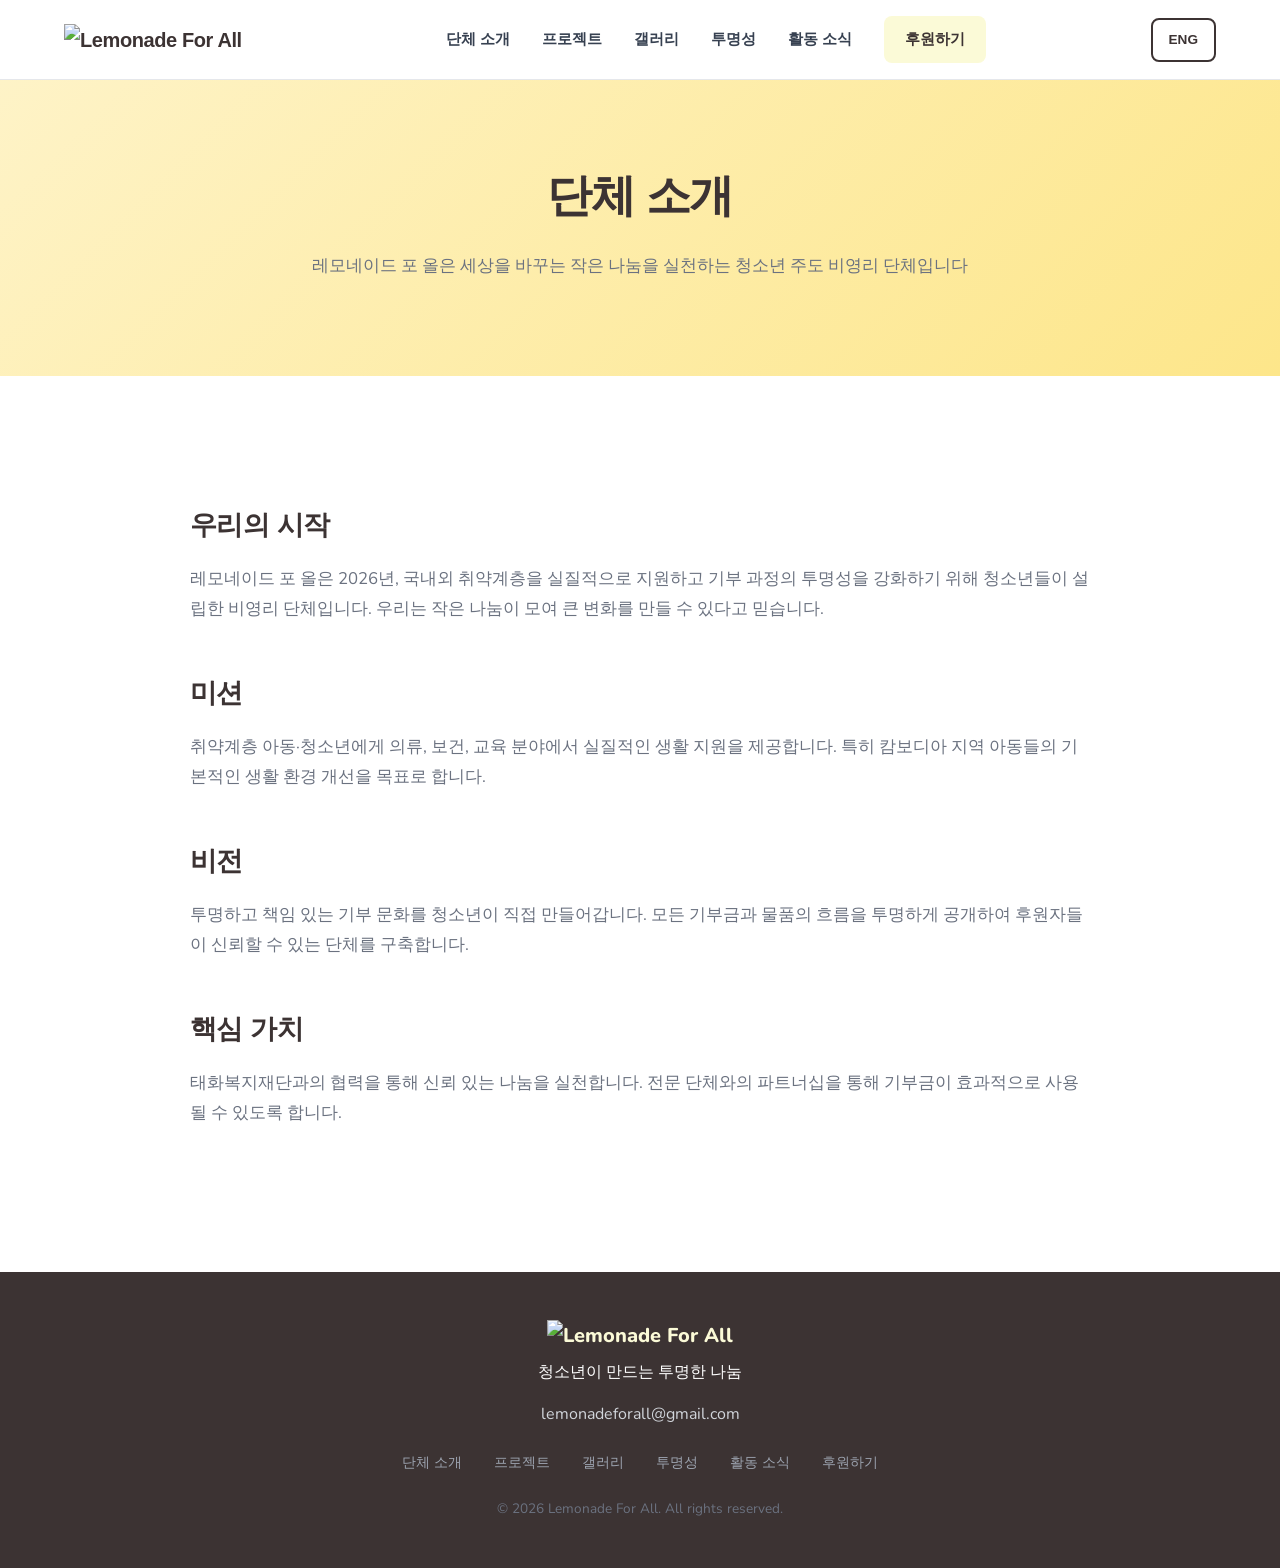
==== commit 08544c70: "Replace text logo with image logo in header/footer (about.html)" ====
--- a/about.html
+++ b/about.html
@@ -9,7 +9,7 @@
 </head>
 <body>
 <header>
-  <a href="index.html" class="logo">LEMONADE FOR ALL</a>
+    <a href="index.html" class="logo"><img src="images/logo.png" alt="Lemonade For All" class="logo-img"></a>
   <nav>
     <ul>
       <li><a href="about.html" data-i18n="navAbout">단체 소개</a></li>
@@ -52,7 +52,7 @@
 </section>
 <footer>
   <div class="footer-inner">
-    <a href="index.html" class="footer-logo">LEMONADE FOR ALL</a>
+        <a href="index.html" class="footer-logo"><img src="images/logo.png" alt="Lemonade For All" class="footer-logo-img"></a>
     <p data-i18n="footerDesc">청소년이 만드는 투명한 나눔</p>
     <p class="footer-contact">lemonadeforall@gmail.com</p>
     <div class="footer-links">
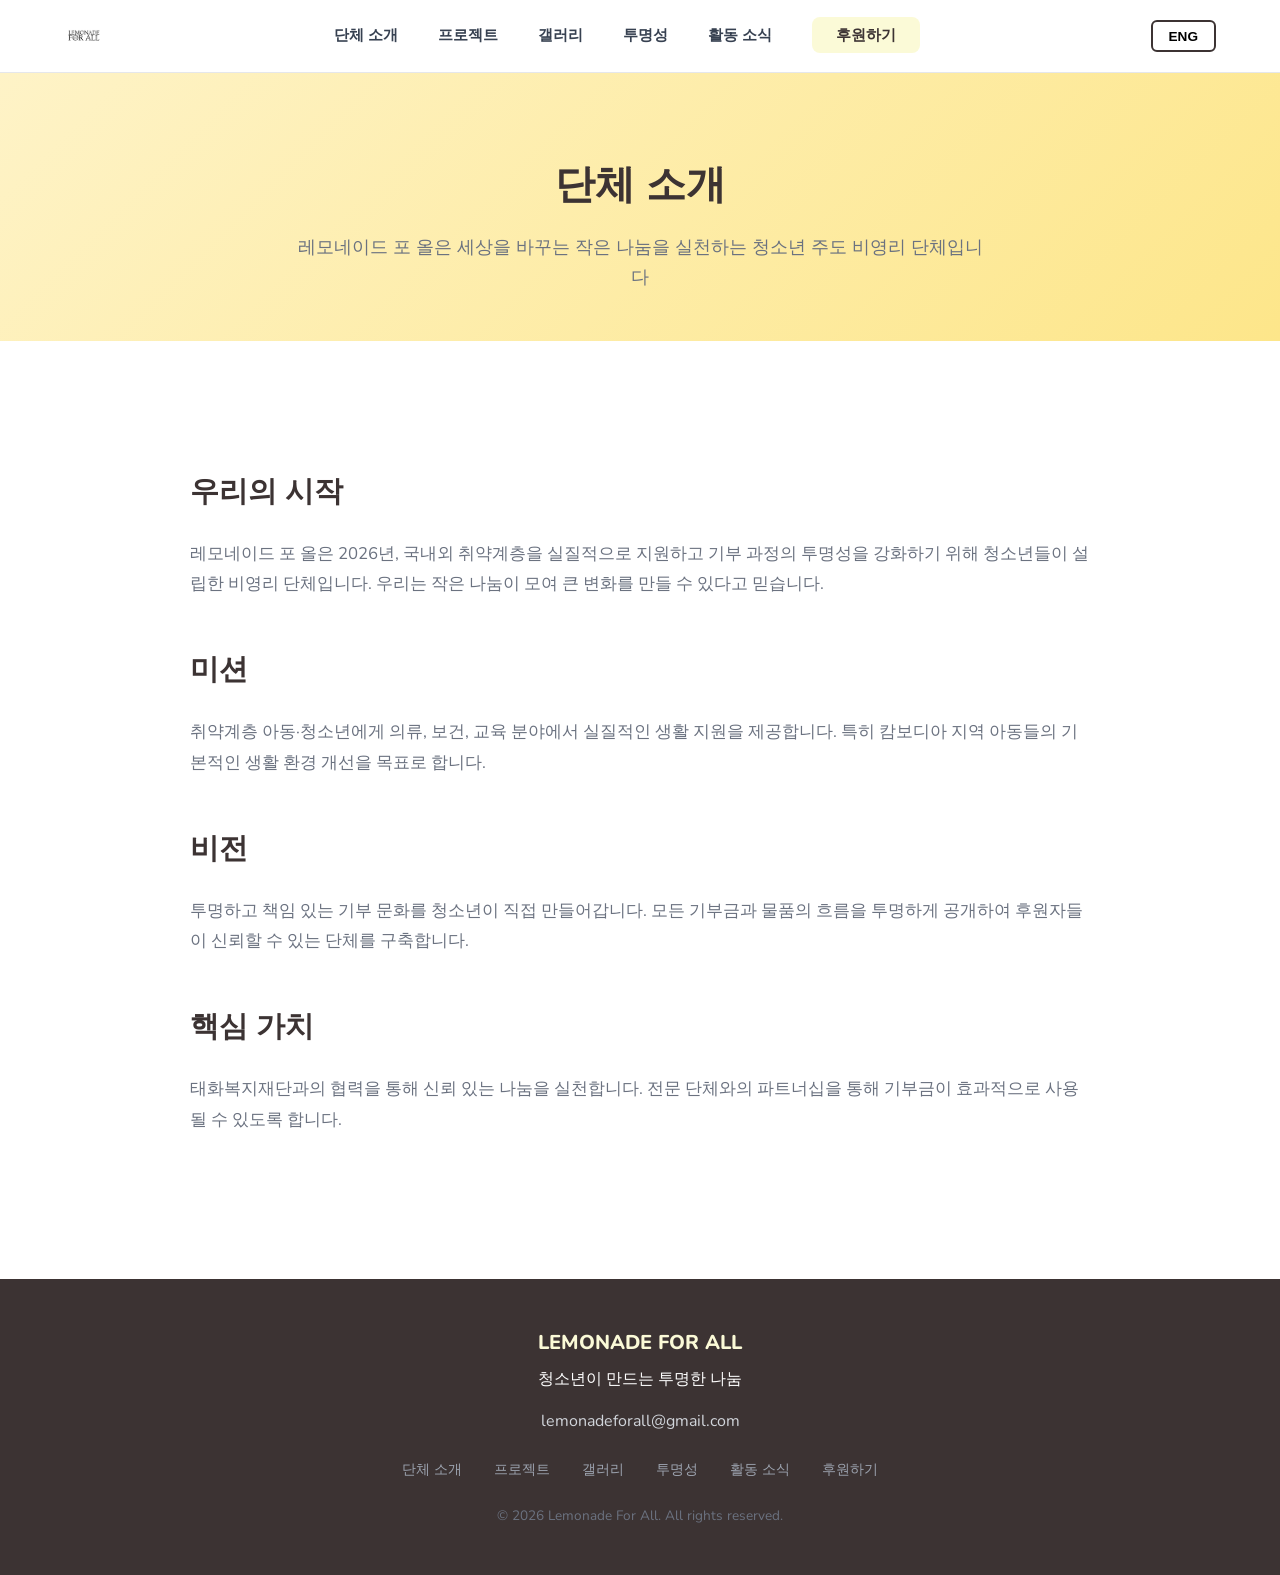
==== commit 5515c44a: "Change logo image source in abouUpdate header logo to 1.png, revert footer to text logot.html Update" ====
--- a/about.html
+++ b/about.html
@@ -9,7 +9,7 @@
 </head>
 <body>
 <header>
-    <a href="index.html" class="logo"><img src="images/logo.png" alt="Lemonade For All" class="logo-img"></a>
+        <a href="index.html" class="logo"><img src="images/1.png" alt="Lemonade For All" class="logo-img"></a>
   <nav>
     <ul>
       <li><a href="about.html" data-i18n="navAbout">단체 소개</a></li>
@@ -52,7 +52,7 @@
 </section>
 <footer>
   <div class="footer-inner">
-        <a href="index.html" class="footer-logo"><img src="images/logo.png" alt="Lemonade For All" class="footer-logo-img"></a>
+            <a href="index.html" class="footer-logo">LEMONADE FOR ALL</a>
     <p data-i18n="footerDesc">청소년이 만드는 투명한 나눔</p>
     <p class="footer-contact">lemonadeforall@gmail.com</p>
     <div class="footer-links">
--- a/style.css
+++ b/style.css
@@ -1,1016 +1,598 @@
-:root {
-  --yellow-50: #fbfad7;
-  --yellow-100: #fef3c7;
-  --yellow-200: #fde68a;
-  --yellow-400: #fcd34d;
-  --yellow-500: #fbbf24;
-
-  --ink-900: #3c3333;
-  --ink-700: #374151;
-  --ink-500: #6b7280;
-  --ink-400: #9ca3af;
-
-  --surface: #ffffff;
-  --surface-muted: #f3f4f6;
-  --surface-soft: #fffdf2;
-  --border: #e5e7eb;
-  --border-strong: #d1d5db;
-
-  --success-bg: #d1fae5;
-  --success-text: #065f46;
-
-  --shadow-sm: 0 4px 10px rgba(0, 0, 0, 0.05);
-  --shadow-md: 0 12px 24px rgba(0, 0, 0, 0.10);
-  --shadow-lg: 0 20px 40px rgba(0, 0, 0, 0.12);
-
-  --radius-sm: 8px;
-  --radius-md: 12px;
-  --radius-lg: 16px;
-  --radius-xl: 24px;
-  --radius-full: 999px;
-
-  --container: 1200px;
-  --container-narrow: 900px;
-
-  --space-1: 0.25rem;
-  --space-2: 0.5rem;
-  --space-3: 0.75rem;
-  --space-4: 1rem;
-  --space-5: 1.25rem;
-  --space-6: 1.5rem;
-  --space-8: 2rem;
-  --space-10: 2.5rem;
-  --space-12: 3rem;
-  --space-16: 4rem;
-
-  --transition-fast: 0.2s ease;
-  --transition-base: 0.25s ease;
-}
-
-*,
-*::before,
-*::after {
-  box-sizing: border-box;
-}
-
-html {
-  scroll-behavior: smooth;
-}
-
-body,
-h1,
-h2,
-h3,
-h4,
-p,
-ul,
-ol,
-li {
-  margin: 0;
-}
-
-body {
-  font-family: 'Nunito', -apple-system, BlinkMacSystemFont, 'Segoe UI', sans-serif;
-  background: var(--surface);
-  color: var(--ink-900);
-  line-height: 1.6;
-}
-
-img,
-svg {
-  display: block;
-  max-width: 100%;
-}
-
-a,
-button {
-  transition:
-    color var(--transition-fast),
-    background-color var(--transition-fast),
-    transform var(--transition-fast),
-    box-shadow var(--transition-fast),
-    border-color var(--transition-fast),
-    opacity var(--transition-fast);
-}
-
-a:focus-visible,
-button:focus-visible,
-input:focus-visible,
-textarea:focus-visible,
-select:focus-visible {
-  outline: 3px solid var(--yellow-500);
-  outline-offset: 3px;
-  border-radius: var(--radius-sm);
-}
-
-.skip-link {
-  position: absolute;
-  left: 1rem;
-  top: -3.5rem;
-  background: var(--ink-900);
-  color: var(--surface);
-  padding: 0.75rem 1rem;
-  border-radius: var(--radius-sm);
-  text-decoration: none;
-  z-index: 2000;
-}
-
-.skip-link:focus {
-  top: 1rem;
-}
-
-.sr-only {
-  position: absolute;
-  width: 1px;
-  height: 1px;
-  padding: 0;
-  margin: -1px;
-  overflow: hidden;
-  clip: rect(0, 0, 0, 0);
-  white-space: nowrap;
-  border: 0;
-}
-
-/* HEADER */
-header {
-  position: sticky;
-  top: 0;
-  z-index: 1000;
-  background: rgba(255, 255, 255, 0.96);
-  backdrop-filter: blur(10px);
-  border-bottom: 1px solid var(--border);
-  padding: 1rem 5%;
-  display: flex;
-  align-items: center;
-  justify-content: space-between;
-  gap: 1rem;
-}
-
-.logo {
-  font-size: 1.25rem;
-  font-weight: 800;
-  font-family: 'Bricolage Grotesque', sans-serif;
-  color: var(--ink-900);
-  text-decoration: none;
-  letter-spacing: -0.02em;
-}
-
-nav ul {
-  display: flex;
-  list-style: none;
-  gap: 2rem;
-  align-items: center;
-}
-
-nav a {
-  text-decoration: none;
-  color: var(--ink-700);
-  font-weight: 700;
-  font-size: 0.95rem;
-  min-height: 44px;
-  display: inline-flex;
-  align-items: center;
-}
-
-nav a:hover,
-nav a[aria-current="page"] {
-  color: var(--ink-900);
-}
-
-nav a[aria-current="page"] {
-  text-decoration: underline;
-  text-underline-offset: 0.25rem;
-  text-decoration-thickness: 2px;
-}
-
-.btn-donate {
-  background: var(--yellow-50);
-  padding: 0.65rem 1.25rem;
-  border-radius: var(--radius-sm);
-  color: var(--ink-900) !important;
-  font-weight: 800;
-  border: 1px solid transparent;
-}
-
-.btn-donate:hover {
-  transform: translateY(-2px);
-  box-shadow: 0 6px 14px rgba(252, 211, 77, 0.35);
-  background: var(--yellow-400);
-}
-
-.lang-btn,
-.hamburger {
-  min-width: 44px;
-  min-height: 44px;
-}
-
-.lang-btn {
-  background: transparent;
-  border: 2px solid var(--ink-900);
-  padding: 0.4rem 1rem;
-  border-radius: var(--radius-sm);
-  font-weight: 800;
-  cursor: pointer;
-  font-size: 0.85rem;
-  color: var(--ink-900);
-}
-
-.lang-btn:hover {
-  background: var(--ink-900);
-  color: var(--surface);
-}
-
-.hamburger {
-  display: none;
-  background: none;
-  border: none;
-  font-size: 1.5rem;
-  cursor: pointer;
-  color: var(--ink-900);
-}
-
-.mobile-menu {
-  display: none;
-}
-
-/* BREADCRUMB */
-.breadcrumb {
-  max-width: var(--container);
-  margin: 0 auto;
-  padding: 1.25rem 5% 0;
-  color: var(--ink-500);
-  font-size: 0.9rem;
-}
-
-.breadcrumb a {
-  color: var(--ink-500);
-  text-decoration: none;
-}
-
-.breadcrumb a:hover {
-  color: var(--ink-900);
-}
-
-.breadcrumb a[aria-current="page"] {
-  color: var(--ink-900);
-  font-weight: 700;
-}
-
-/* HERO */
-#hero,
-.page-header {
-  background: linear-gradient(135deg, var(--yellow-100) 0%, var(--yellow-200) 100%);
-}
-
-#hero {
-  padding: 6rem 8% 4rem;
-  display: flex;
-  align-items: center;
-  justify-content: space-between;
-  gap: 3rem;
-  min-height: 85vh;
-}
-
-.hero-content {
-  max-width: 600px;
-}
-
-.hero-tag,
-.section-tag {
-  display: inline-block;
-  padding: 0.5rem 1rem;
-  border-radius: var(--radius-full);
-  font-size: 0.8rem;
-  font-weight: 800;
-  margin-bottom: 1rem;
-  letter-spacing: 0.04em;
-}
-
-.hero-tag {
-  background: rgba(31, 41, 55, 0.08);
-  color: var(--ink-700);
-}
-
-.section-tag {
-  background: var(--yellow-50);
-  color: var(--ink-900);
-  text-transform: uppercase;
-}
-
-.hero-content h1,
-.page-header h1,
-.section-inner h2,
-.cta-inner h2 {
-  font-family: 'Bricolage Grotesque', sans-serif;
-  color: var(--ink-900);
-  letter-spacing: -0.03em;
-}
-
-.hero-content h1 {
-  font-size: clamp(2.6rem, 5vw, 4.4rem);
-  font-weight: 800;
-  line-height: 1.08;
-  margin-bottom: 1.5rem;
-}
-
-.highlight {
-  color: var(--yellow-500);
-}
-
-.hero-content p {
-  font-size: 1.1rem;
-  color: var(--ink-700);
-  margin-bottom: 2rem;
-  line-height: 1.8;
-  max-width: 58ch;
-}
-
-.hero-btns {
-  display: flex;
-  gap: 1rem;
-  flex-wrap: wrap;
-}
-
-.hero-img {
-  min-width: 240px;
-  min-height: 240px;
-  border-radius: var(--radius-xl);
-  background: rgba(255, 255, 255, 0.38);
-  box-shadow:
-    inset 0 0 0 1px rgba(255, 255, 255, 0.45),
-    var(--shadow-md);
-}
-
-/* BUTTONS */
-.btn-primary,
-.btn-secondary {
-  display: inline-flex;
-  align-items: center;
-  justify-content: center;
-  min-height: 44px;
-  padding: 1rem 2rem;
-  border-radius: var(--radius-sm);
-  font-weight: 800;
-  text-decoration: none;
-  cursor: pointer;
-}
-
-.btn-primary {
-  background: var(--ink-900);
-  color: var(--surface);
-  border: 1px solid transparent;
-}
-
-.btn-primary:hover {
-  transform: translateY(-2px);
-  box-shadow: var(--shadow-md);
-}
-
-.btn-secondary {
-  background: transparent;
-  color: var(--ink-900);
-  border: 2px solid var(--ink-900);
-}
-
-.btn-secondary:hover {
-  background: var(--ink-900);
-  color: var(--surface);
-}
-
-.btn-outline {
-  display: inline-block;
-  color: var(--ink-900);
-  text-decoration: none;
-  font-weight: 700;
-  font-size: 0.95rem;
-}
-
-.btn-outline:hover {
-  transform: translateX(4px);
-}
-
-.section-cta {
-  text-align: center;
-  margin-top: var(--space-12);
-}
-
-/* STATS */
-#stats {
-  background: var(--ink-900);
-  color: var(--surface);
-  padding: 3rem 5%;
-}
-
-.stats-grid {
-  display: grid;
-  grid-template-columns: repeat(auto-fit, minmax(200px, 1fr));
-  gap: 2rem;
-  max-width: var(--container);
-  margin: 0 auto;
-  text-align: center;
-}
-
-.stat-num {
-  font-size: 2.5rem;
-  font-weight: 800;
-  color: var(--yellow-50);
-  margin-bottom: 0.5rem;
-}
-
-.stat-item p {
-  color: #d1d5db;
-  font-size: 0.95rem;
-}
-
-/* SECTIONS */
-section {
-  padding: 5rem 5%;
-}
-
-.section-inner {
-  max-width: var(--container);
-  margin: 0 auto;
-}
-
-.content-section {
-  max-width: var(--container-narrow);
-  margin: 0 auto;
-  padding: 3rem 0;
-}
-
-.page-header {
-  padding: 5rem 8% 3rem;
-  text-align: center;
-}
-
-.section-inner h2,
-.page-header h1,
-.cta-inner h2 {
-  font-size: clamp(2rem, 4vw, 2.8rem);
-  font-weight: 800;
-  margin-bottom: 1.25rem;
-}
-
-.section-inner > p,
-.page-header p {
-  font-size: 1.05rem;
-  color: var(--ink-500);
-  max-width: 700px;
-  margin: 0 auto 3rem;
-  line-height: 1.7;
-}
-
-.content-section h2,
-.content-section h3 {
-  font-size: 1.7rem;
-  font-weight: 800;
-  margin-bottom: 1rem;
-  margin-top: 3rem;
-  color: var(--ink-900);
-  letter-spacing: -0.02em;
-}
-
-.content-section h2:first-of-type,
-.content-section h3:first-of-type {
-  margin-top: 0;
-}
-
-.content-section p,
-.content-section li {
-  color: var(--ink-500);
-  font-size: 1.05rem;
-  line-height: 1.8;
-  margin-bottom: 1rem;
-}
-
-.content-section ul {
-  padding-left: 1.25rem;
-  margin: 1rem 0 0;
-}
-
-.content-section li::marker {
-  color: var(--yellow-500);
-}
-
-.section-muted {
-  background: var(--surface-muted);
-}
-
-.section-soft {
-  background: var(--yellow-50);
-}
-
-/* CARDS */
-.project-card,
-.donate-card,
-.news-card,
-.trans-card,
-.partner-card {
-  background: var(--surface);
-  border-radius: var(--radius-md);
-  border: 1px solid var(--border);
-  transition: transform var(--transition-base), box-shadow var(--transition-base);
-}
-
-.project-card:hover,
-.donate-card:hover,
-.news-card:hover,
-.trans-card:hover,
-.partner-card:hover {
-  transform: translateY(-4px);
-  box-shadow: var(--shadow-md);
-}
-
-.project-grid {
-  display: grid;
-  grid-template-columns: repeat(auto-fit, minmax(320px, 1fr));
-  gap: 2rem;
-  margin-top: 2rem;
-}
-
-.project-img {
-  background: linear-gradient(135deg, var(--yellow-100), var(--yellow-200));
-  min-height: 180px;
-  border-top-left-radius: var(--radius-md);
-  border-top-right-radius: var(--radius-md);
-}
-
-.project-body {
-  padding: 2rem;
-}
-
-.project-body h3 {
-  font-size: 1.35rem;
-  font-weight: 800;
-  margin-bottom: 1rem;
-  color: var(--ink-900);
-}
-
-.project-body p {
-  color: var(--ink-500);
-  margin-bottom: 1.5rem;
-  line-height: 1.7;
-}
-
-.status-badge {
-  display: inline-block;
-  background: var(--success-bg);
-  color: var(--success-text);
-  padding: 0.3rem 0.8rem;
-  border-radius: var(--radius-full);
-  font-size: 0.75rem;
-  font-weight: 800;
-  margin-bottom: 1rem;
-}
-
-/* DONATE */
-.donate-grid {
-  display: grid;
-  grid-template-columns: repeat(auto-fit, minmax(280px, 1fr));
-  gap: 2rem;
-  margin-top: 2rem;
-}
-
-.donate-card {
-  padding: 2.5rem;
-  text-align: center;
-}
-
-.donate-icon {
-  width: 64px;
-  height: 64px;
-  margin: 0 auto 1.5rem;
-  border-radius: 50%;
-  background: linear-gradient(135deg, var(--yellow-100), var(--yellow-200));
-}
-
-.donate-card h3,
-.donate-card h4 {
-  font-size: 1.2rem;
-  font-weight: 800;
-  margin-bottom: 1rem;
-}
-
-.donate-card p {
-  color: var(--ink-500);
-  margin-bottom: 1.5rem;
-  line-height: 1.7;
-}
-
-.account-box {
-  background: var(--surface-muted);
-  border: 2px dashed var(--border-strong);
-  border-radius: var(--radius-sm);
-  padding: 1rem;
-  font-size: 0.9rem;
-  color: var(--ink-700);
-  font-weight: 700;
-}
-
-.account-box a {
-  color: var(--ink-900);
-}
-
-/* TRANSPARENCY */
-.trans-grid {
-  display: grid;
-  grid-template-columns: repeat(auto-fit, minmax(220px, 1fr));
-  gap: 2rem;
-  margin: 3rem 0;
-}
-
-.trans-card {
-  padding: 2rem;
-  text-align: center;
-  min-height: 200px;
-  display: flex;
-  flex-direction: column;
-  justify-content: center;
-  align-items: center;
-  box-shadow: var(--shadow-sm);
-}
-
-.trans-card h3 {
-  font-size: 1rem;
-  font-weight: 800;
-  color: var(--ink-900);
-  margin-bottom: 0.75rem;
-}
-
-.trans-num {
-  font-size: 2.25rem;
-  font-weight: 800;
-  color: var(--yellow-500);
-  margin-bottom: 0.5rem;
-  line-height: 1.2;
-}
-
-.trans-card p {
-  color: var(--ink-500);
-  font-size: 0.95rem;
-  line-height: 1.6;
-  word-break: keep-all;
-}
-
-.sheet-link-wrap {
-  margin-bottom: 2rem;
-}
-
-.sheet-link {
-  color: var(--ink-900);
-  font-weight: 700;
-  text-decoration: underline;
-  text-underline-offset: 0.2rem;
-}
-
-.table-wrap {
-  overflow-x: auto;
-  margin-top: 2rem;
-}
-
-.finance-table {
-  width: 100%;
-  border-collapse: collapse;
-  background: var(--surface);
-  border: 1px solid var(--border);
-  border-radius: var(--radius-md);
-  overflow: hidden;
-}
-
-.finance-table caption {
-  text-align: left;
-  font-weight: 800;
-  color: var(--ink-900);
-  margin-bottom: 1rem;
-  padding: 0;
-}
-
-.finance-table th,
-.finance-table td {
-  padding: 1rem;
-  border-bottom: 1px solid var(--border);
-  text-align: left;
-}
-
-.finance-table thead th {
-  background: var(--surface-muted);
-  color: var(--ink-900);
-  font-size: 0.95rem;
-}
-
-.finance-table tbody th {
-  width: 40%;
-  color: var(--ink-900);
-  font-weight: 700;
-  background: #fcfcfc;
-}
-
-.finance-table tbody td {
-  color: var(--ink-700);
-}
-
-.activity-list {
-  list-style: none;
-  padding-left: 0;
-  margin-top: 1rem;
-}
-
-.activity-list li {
-  padding: 1rem 0;
-  border-bottom: 1px solid var(--border);
-  color: var(--ink-500);
-}
-
-.activity-list time {
-  font-weight: 800;
-  color: var(--ink-900);
-  margin-right: 0.5rem;
-}
-
-.partner-logos {
-  margin-top: 2rem;
-  display: flex;
-  gap: 1.5rem;
-  flex-wrap: wrap;
-  align-items: stretch;
-}
-
-.partner-card {
-  padding: 1rem 1.25rem;
-  background: var(--surface);
-}
-
-.partner-name {
-  font-weight: 800;
-  color: var(--ink-900);
-  margin-bottom: 0.25rem;
-}
-
-.partner-sub {
-  color: var(--ink-500);
-  font-size: 0.9rem;
-}
-
-/* NEWS */
-.news-grid {
-  display: grid;
-  grid-template-columns: repeat(auto-fit, minmax(300px, 1fr));
-  gap: 2rem;
-  margin-top: 2rem;
-}
-
-.news-card {
-  padding: 2rem;
-}
-
-.news-date {
-  font-size: 0.8rem;
-  font-weight: 800;
-  color: var(--ink-500);
-  text-transform: uppercase;
-  letter-spacing: 0.5px;
-  margin-bottom: 0.8rem;
-}
-
-.news-card h4 {
-  font-size: 1.1rem;
-  font-weight: 800;
-  margin-bottom: 0.8rem;
-  color: var(--ink-900);
-}
-
-.news-card p {
-  color: var(--ink-500);
-  line-height: 1.7;
-}
-
-/* CTA */
-#cta {
-  background: var(--ink-900);
-  color: var(--surface);
-  text-align: center;
-  padding: 5rem 5%;
-}
-
-.cta-inner h2 {
-  margin-bottom: 1rem;
-}
-
-.cta-inner p {
-  color: #d1d5db;
-  font-size: 1.1rem;
-  margin-bottom: 2rem;
-}
-
-#cta .btn-primary {
-  background: var(--yellow-50);
-  color: var(--ink-900);
-}
-
-#cta .btn-primary:hover {
-  background: var(--yellow-400);
-}
-
-/* FOOTER */
-footer {
-  background: var(--ink-900);
-  color: var(--surface);
-  padding: 3rem 5%;
-  text-align: center;
-}
-
-.footer-logo {
-  font-size: 1.25rem;
-  font-weight: 800;
-  color: var(--yellow-50);
-  text-decoration: none;
-  display: inline-block;
-  margin-bottom: 0.5rem;
-}
-
-.footer-contact,
-.footer-contact a {
-  color: #d1d5db;
-  margin: 1rem 0;
-  text-decoration: none;
-}
-
-.footer-links {
-  display: flex;
-  gap: 2rem;
-  justify-content: center;
-  margin: 1.5rem 0;
-  flex-wrap: wrap;
-}
-
-.footer-links a {
-  color: var(--ink-400);
-  text-decoration: none;
-  font-size: 0.9rem;
-}
-
-.footer-links a:hover,
-.footer-links a[aria-current="page"] {
-  color: var(--yellow-50);
-}
-
-.footer-copy {
-  color: var(--ink-500);
-  font-size: 0.85rem;
-  margin-top: 1.5rem;
-}
-
-/* RESPONSIVE */
-@media (max-width: 768px) {
-  nav ul {
-    display: none;
-  }
-
-  .hamburger {
-    display: block;
-  }
-
-  .mobile-menu {
-    position: fixed;
-    top: 72px;
-    left: 0;
-    right: 0;
-    background: var(--surface);
-    border-bottom: 1px solid var(--border);
-    padding: 1rem;
-    flex-direction: column;
-    gap: 0.75rem;
-    box-shadow: var(--shadow-sm);
-  }
-
-  .mobile-menu.active {
-    display: flex;
-  }
-
-  .mobile-menu[hidden] {
-    display: none !important;
-  }
-
-  .mobile-menu a {
-    padding: 0.9rem 1rem;
-    text-align: center;
-    font-weight: 700;
-    color: var(--ink-700);
-    text-decoration: none;
-    min-height: 44px;
-    border-radius: var(--radius-sm);
-  }
-
-  .mobile-menu a:hover,
-  .mobile-menu a[aria-current="page"] {
-    background: var(--surface-muted);
-    color: var(--ink-900);
-  }
-
-  #hero {
-    flex-direction: column;
-    text-align: center;
-    padding: 4rem 5%;
-    min-height: auto;
-  }
-
-  .hero-content h1 {
-    font-size: 2.5rem;
-  }
-
-  .hero-content p {
-    margin-left: auto;
-    margin-right: auto;
-  }
-
-  .hero-img {
-    width: 100%;
-    max-width: 320px;
-    min-height: 220px;
-  }
-
-  .hero-btns {
-    justify-content: center;
-  }
-
-  .stats-grid {
-    grid-template-columns: repeat(2, minmax(0, 1fr));
-    gap: 1.5rem;
-  }
-
-  .section-inner h2,
-  .page-header h1,
-  .cta-inner h2 {
-    font-size: 2rem;
-  }
-
-  .project-grid,
-  .donate-grid,
-  .news-grid,
-  .trans-grid {
-    grid-template-columns: 1fr;
-  }
-
-  .content-section {
-    padding: 1rem 0;
-  }
-
-  .finance-table th,
-  .finance-table td {
-    padding: 0.85rem;
-    font-size: 0.95rem;
-  }
-
-  .footer-links {
-    gap: 1rem;
-  }
-}
-
-@media (max-width: 480px) {
-  header {
-    padding: 0.9rem 4%;
-  }
-
-  .logo {
-    font-size: 1.05rem;
-  }
-
-  .page-header {
-    padding: 4rem 5% 2.5rem;
-  }
-
-  section {
-    padding: 4rem 5%;
-  }
-
-  .btn-primary,
-  .btn-secondary {
-    width: 100%;
-  }
-
-  .hero-btns {
-    flex-direction: column;
-  }
-
-  .stats-grid {
-    grid-template-columns: 1fr;
-  }
-
-  .trans-num,
-  .stat-num {
-    font-size: 2rem;
-  }
-}
-
-@media (prefers-reduced-motion: reduce) {
-  html {
-    scroll-behavior: auto;
-  }
-
-  *,
-  *::before,
-  *::after {
-    transition: none !important;
-    animation: none !important;
-  }
-}
+:root {
+  --yellow: #fbfad7;
+  --dark: #3c3333;  --gray: #374151;
+  --light-gray: #F3F4F6;
+  --white: #FFFFFF;
+  --text-muted: #6B7280;
+}
+
+* { margin: 0; padding: 0; box-sizing: border-box; }
+
+body {
+  font-family: 'Nunito', -apple-system, BlinkMacSystemFont, 'Segoe UI', sans-serif;
+  background: var(--white);
+  color: var(--dark);
+  line-height: 1.6;
+}
+
+/* HEADER */
+header {
+  position: sticky;
+  top: 0;
+  z-index: 1000;
+  background: rgba(255,255,255,0.98);
+  backdrop-filter: blur(8px);
+  border-bottom: 1px solid #E5E7EB;
+  padding: 1rem 5%;
+  display: flex;
+  align-items: center;
+  justify-content: space-between;
+}
+
+.logo {
+  font-size: 1.25rem;
+  font-weight: 800;
+    font-family: 'Bricolage Grotesque', sans-serif;
+  color: var(--dark);
+  text-decoration: none;
+}
+
+.logo-img {
+  height: 40px;
+  width: auto;
+  display: block;
+}
+
+.footer-logo-img {
+  height: 32px;
+  width: auto;
+  display: block;
+  margin: 0 auto;
+}
+
+nav ul {
+  display: flex;
+  list-style: none;
+  gap: 2.5rem;
+}
+
+nav a {
+  text-decoration: none;
+  color: var(--gray);
+  font-weight: 600;
+  font-size: 0.95rem;
+  transition: color 0.2s;
+}
+
+nav a:hover { color: var(--dark); }
+
+.btn-donate {
+  background: var(--yellow);
+  padding: 0.5rem 1.5rem;
+  border-radius: 8px;
+  color: var(--dark) !important;
+  font-weight: 700;
+  transition: transform 0.2s, box-shadow 0.2s;
+}
+
+.btn-donate:hover {
+  transform: translateY(-2px);
+  box-shadow: 0 4px 12px rgba(252,211,77,0.4);
+}
+
+.lang-btn {
+  background: transparent;
+  border: 2px solid var(--dark);
+  padding: 0.4rem 1rem;
+  border-radius: 6px;
+  font-weight: 700;
+  cursor: pointer;
+  font-size: 0.85rem;
+  transition: all 0.2s;
+}
+
+.lang-btn:hover {
+  background: var(--dark);
+  color: var(--white);
+}
+
+.hamburger { display: none; }
+.mobile-menu { display: none; }
+
+/* HERO */
+#hero {
+  background: linear-gradient(135deg, #FEF3C7 0%, #FDE68A 100%);
+  padding: 6rem 8% 4rem;
+  display: flex;
+  align-items: center;
+  justify-content: space-between;
+  gap: 3rem;
+  min-height: 85vh;
+}
+
+.hero-content { max-width: 600px; }
+
+.hero-tag {
+  display: inline-block;
+  background: rgba(31,41,55,0.1);
+  padding: 0.5rem 1rem;
+  border-radius: 50px;
+  font-size: 0.85rem;
+  font-weight: 600;
+  margin-bottom: 1.5rem;
+  color: var(--gray);
+}
+
+.hero-content h1 {
+  font-size: 3.5rem;
+  font-weight: 800;
+  color: var(--dark);
+  line-height: 1.1;
+  margin-bottom: 1.5rem;
+}
+
+.highlight {
+  background: linear-gradient(to right, #FCD34D, #FBBF24);
+  -webkit-background-clip: text;
+  -webkit-text-fill-color: transparent;
+  background-clip: text;
+}
+
+.hero-content p {
+  font-size: 1.2rem;
+  color: var(--gray);
+  margin-bottom: 2rem;
+  line-height: 1.8;
+}
+
+.hero-btns {
+  display: flex;
+  gap: 1rem;
+  flex-wrap: wrap;
+}
+
+.btn-primary {
+  display: inline-block;
+  background: var(--dark);
+  color: var(--white);
+  padding: 1rem 2rem;
+  border-radius: 8px;
+  font-weight: 700;
+  text-decoration: none;
+  transition: transform 0.2s, box-shadow 0.2s;
+  border: none;
+  cursor: pointer;
+}
+
+.btn-primary:hover {
+  transform: translateY(-2px);
+  box-shadow: 0 8px 20px rgba(0,0,0,0.15);
+}
+
+.btn-secondary {
+  display: inline-block;
+  background: transparent;
+  color: var(--dark);
+  padding: 1rem 2rem;
+  border-radius: 8px;
+  font-weight: 700;
+  text-decoration: none;
+  border: 2px solid var(--dark);
+  transition: all 0.2s;
+}
+
+.btn-secondary:hover {
+  background: var(--dark);
+  color: var(--white);
+}
+
+.btn-outline {
+  display: inline-block;
+  color: var(--dark);
+  text-decoration: none;
+  font-weight: 600;
+  font-size: 0.95rem;
+  transition: transform 0.2s;
+}
+
+.btn-outline:hover { transform: translateX(4px); }
+
+.hero-img {
+  font-size: 12rem;
+  line-height: 1;
+}
+
+/* STATS */
+#stats {
+  background: var(--dark);
+  color: var(--white);
+  padding: 3rem 5%;
+}
+
+.stats-grid {
+  display: grid;
+  grid-template-columns: repeat(auto-fit, minmax(200px, 1fr));
+  gap: 2rem;
+  max-width: 1200px;
+  margin: 0 auto;
+  text-align: center;
+}
+
+.stat-num {
+  font-size: 2.5rem;
+  font-weight: 800;
+  color: var(--yellow);
+  margin-bottom: 0.5rem;
+}
+
+.stat-item p {
+  color: #D1D5DB;
+  font-size: 0.95rem;
+}
+
+/* SECTIONS */
+section {
+  padding: 5rem 5%;
+}
+
+.section-inner {
+  max-width: 1200px;
+  margin: 0 auto;
+}
+
+.section-tag {
+  display: inline-block;
+  background: var(--yellow);
+  color: var(--dark);
+  font-size: 0.75rem;
+  font-weight: 700;
+  padding: 0.4rem 1rem;
+  border-radius: 50px;
+  text-transform: uppercase;
+  letter-spacing: 0.5px;
+  margin-bottom: 1rem;
+}
+
+.section-inner h2, .page-header h1 {
+  font-size: 2.5rem;
+  font-weight: 800;
+  margin-bottom: 1.5rem;
+  color: var(--dark);
+}
+
+.section-inner > p, .page-header p {
+  font-size: 1.1rem;
+  color: var(--text-muted);
+  max-width: 700px;
+  margin-bottom: 3rem;
+  line-height: 1.7;
+}
+
+/* PROJECT GRID */
+.project-grid {
+  display: grid;
+  grid-template-columns: repeat(auto-fit, minmax(320px, 1fr));
+  gap: 2rem;
+  margin-top: 2rem;
+}
+
+.project-card {
+  background: var(--white);
+  border-radius: 12px;
+  overflow: hidden;
+  border: 1px solid #E5E7EB;
+  transition: transform 0.2s, box-shadow 0.2s;
+}
+
+.project-card:hover {
+  transform: translateY(-4px);
+  box-shadow: 0 12px 24px rgba(0,0,0,0.1);
+}
+
+.project-img {
+  background: linear-gradient(135deg, #FEF3C7, #FDE68A);
+  padding: 3rem;
+  text-align: center;
+  font-size: 5rem;
+}
+
+.project-body {
+  padding: 2rem;
+}
+
+.project-body h3 {
+  font-size: 1.4rem;
+  font-weight: 800;
+  margin-bottom: 1rem;
+}
+
+.project-body p {
+  color: var(--text-muted);
+  margin-bottom: 1.5rem;
+  line-height: 1.7;
+}
+
+.status-badge {
+  display: inline-block;
+  background: #D1FAE5;
+  color: #065F46;
+  padding: 0.3rem 0.8rem;
+  border-radius: 50px;
+  font-size: 0.75rem;
+  font-weight: 700;
+  margin-bottom: 1rem;
+}
+
+/* PAGE HEADER */
+.page-header {
+  background: linear-gradient(135deg, #FEF3C7 0%, #FDE68A 100%);
+  padding: 5rem 8% 3rem;
+  text-align: center;
+}
+
+.page-header h1 { margin-bottom: 1rem; }
+.page-header p { margin: 0 auto; }
+
+/* CONTENT SECTIONS */
+.content-section {
+  max-width: 900px;
+  margin: 0 auto;
+  padding: 3rem 0;
+}
+
+.content-section h3 {
+  font-size: 1.8rem;
+  font-weight: 700;
+  margin-bottom: 1.5rem;
+  margin-top: 3rem;
+}
+
+.content-section h3:first-of-type { margin-top: 0; }
+
+.content-section p, .content-section li {
+  color: var(--text-muted);
+  font-size: 1.05rem;
+  line-height: 1.8;
+  margin-bottom: 1rem;
+}
+
+.content-section ul {
+  list-style-position: inside;
+  margin-left: 1.5rem;
+}
+
+/* DONATE GRID */
+.donate-grid {
+  display: grid;
+  grid-template-columns: repeat(auto-fit, minmax(280px, 1fr));
+  gap: 2rem;
+  margin-top: 2rem;
+}
+
+.donate-card {
+  background: var(--white);
+  border: 1px solid #E5E7EB;
+  border-radius: 12px;
+  padding: 2.5rem;
+  text-align: center;
+  transition: transform 0.2s, box-shadow 0.2s;
+}
+
+.donate-card:hover {
+  transform: translateY(-4px);
+  box-shadow: 0 12px 24px rgba(0,0,0,0.1);
+}
+
+.donate-icon {
+  font-size: 3rem;
+  margin-bottom: 1.5rem;
+}
+
+.donate-card h4 {
+  font-size: 1.2rem;
+  font-weight: 700;
+  margin-bottom: 1rem;
+}
+
+.donate-card p {
+  color: var(--text-muted);
+  margin-bottom: 1.5rem;
+  line-height: 1.7;
+}
+
+.account-box {
+  background: var(--light-gray);
+  border: 2px dashed #D1D5DB;
+  border-radius: 8px;
+  padding: 1rem;
+  font-size: 0.9rem;
+  color: var(--gray);
+  font-weight: 600;
+}
+
+/* TRANSPARENCY */
+.trans-grid {
+  display: grid;
+  grid-template-columns: repeat(auto-fit, minmax(220px, 1fr));
+  gap: 2rem;
+  margin: 3rem 0;
+}
+
+.trans-card {
+  background: var(--dark);
+  color: var(--white);
+  padding: 2.5rem;
+  border-radius: 12px;
+  text-align: center;
+  border-top: 4px solid var(--yellow);
+}
+
+.trans-num {
+  font-size: 3.5rem;
+  font-weight: 800;
+  color: var(--yellow);
+  margin-bottom: 0.5rem;
+}
+
+.trans-card p {
+  color: #D1D5DB;
+  font-size: 0.95rem;
+}
+
+/* NEWS GRID */
+.news-grid {
+  display: grid;
+  grid-template-columns: repeat(auto-fit, minmax(300px, 1fr));
+  gap: 2rem;
+  margin-top: 2rem;
+}
+
+.news-card {
+  background: var(--white);
+  border: 1px solid #E5E7EB;
+  border-left: 4px solid var(--yellow);
+  border-radius: 8px;
+  padding: 2rem;
+  transition: transform 0.2s;
+}
+
+.news-card:hover { transform: translateY(-4px); }
+
+.news-date {
+  font-size: 0.8rem;
+  font-weight: 700;
+  color: var(--text-muted);
+  text-transform: uppercase;
+  letter-spacing: 0.5px;
+  margin-bottom: 0.8rem;
+}
+
+.news-card h4 {
+  font-size: 1.1rem;
+  font-weight: 700;
+  margin-bottom: 0.8rem;
+}
+
+.news-card p {
+  color: var(--text-muted);
+  line-height: 1.7;
+}
+
+/* CTA */
+#cta {
+  background: var(--dark);
+  color: var(--white);
+  text-align: center;
+  padding: 5rem 5%;
+}
+
+.cta-inner h2 {
+  font-size: 2.5rem;
+  font-weight: 800;
+  margin-bottom: 1rem;
+}
+
+.cta-inner p {
+  color: #D1D5DB;
+  font-size: 1.1rem;
+  margin-bottom: 2rem;
+}
+
+#cta .btn-primary {
+  background: var(--yellow);
+  color: var(--dark);
+}
+
+/* FOOTER */
+footer {
+  background: var(--dark);
+  color: var(--white);
+  padding: 3rem 5%;
+  text-align: center;
+}
+
+.footer-logo {
+  font-size: 1.25rem;
+  font-weight: 800;
+  color: var(--yellow);
+  text-decoration: none;
+  display: inline-block;
+  margin-bottom: 0.5rem;
+}
+
+.footer-contact {
+  color: #D1D5DB;
+  margin: 1rem 0;
+}
+
+.footer-links {
+  display: flex;
+  gap: 2rem;
+  justify-content: center;
+  margin: 1.5rem 0;
+  flex-wrap: wrap;
+}
+
+.footer-links a {
+  color: #9CA3AF;
+  text-decoration: none;
+  font-size: 0.9rem;
+  transition: color 0.2s;
+}
+
+.footer-links a:hover { color: var(--yellow); }
+
+.footer-copy {
+  color: #6B7280;
+  font-size: 0.85rem;
+  margin-top: 1.5rem;
+}
+
+/* RESPONSIVE */
+@media (max-width: 768px) {
+  nav ul { display: none; }
+  .hamburger {
+    display: block;
+    background: none;
+    border: none;
+    font-size: 1.5rem;
+    cursor: pointer;
+  }
+  
+  .mobile-menu {
+    position: fixed;
+    top: 60px;
+    left: 0;
+    right: 0;
+    background: var(--white);
+    border-bottom: 1px solid #E5E7EB;
+    padding: 1rem;
+    display: none;
+    flex-direction: column;
+    gap: 1rem;
+  }
+  
+  .mobile-menu.active { display: flex; }
+  
+  .mobile-menu a {
+    padding: 0.8rem;
+    text-align: center;
+    font-weight: 600;
+    color: var(--gray);
+    text-decoration: none;
+  }
+  
+  #hero {
+    flex-direction: column;
+    text-align: center;
+    padding: 4rem 5%;
+    min-height: auto;
+  }
+  
+  .hero-content h1 { font-size: 2.5rem; }
+  .hero-img { font-size: 8rem; }
+  .hero-btns { justify-content: center; }
+  
+  .stats-grid { grid-template-columns: 1fr 1fr; gap: 1.5rem; }
+  .section-inner h2, .page-header h1 { font-size: 2rem; }
+}
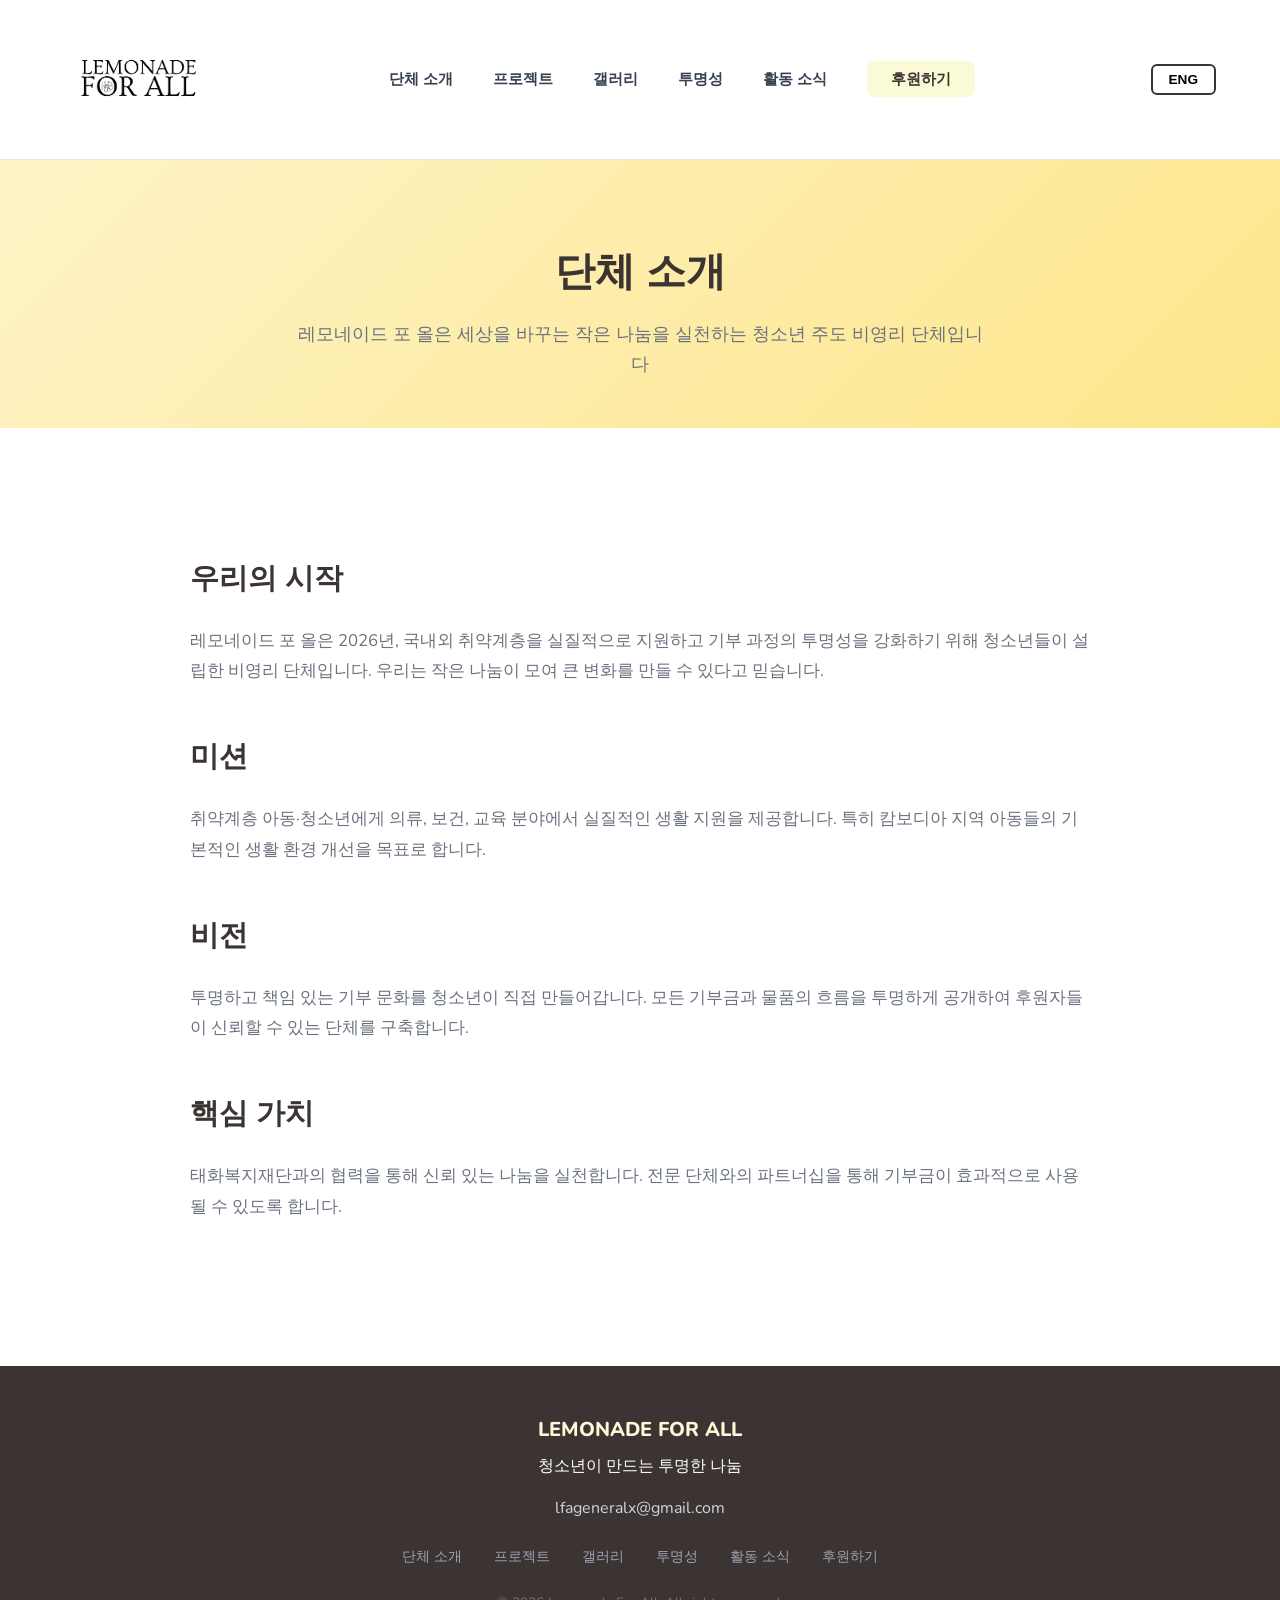
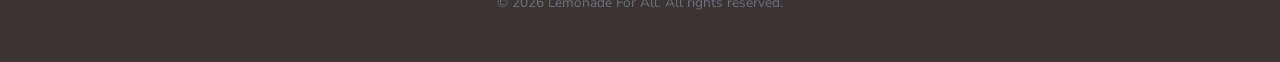
==== commit 084ae640: "Fix email address in about.html" ====
--- a/about.html
+++ b/about.html
@@ -54,7 +54,7 @@
   <div class="footer-inner">
             <a href="index.html" class="footer-logo">LEMONADE FOR ALL</a>
     <p data-i18n="footerDesc">청소년이 만드는 투명한 나눔</p>
-    <p class="footer-contact">lemonadeforall@gmail.com</p>
+    <p class="footer-contact">lfageneralx@gmail.com</p>
     <div class="footer-links">
       <a href="about.html" data-i18n="navAbout">단체 소개</a>
       <a href="projects.html" data-i18n="navProjects">프로젝트</a>
--- a/style.css
+++ b/style.css
@@ -23,8 +23,9 @@
   background: rgba(255,255,255,0.98);
   backdrop-filter: blur(8px);
   border-bottom: 1px solid #E5E7EB;
-  padding: 1rem 5%;
+        padding: 0.1rem 5%;
   display: flex;
+  min-height: 160px;
   align-items: center;
   justify-content: space-between;
 }
@@ -38,7 +39,7 @@
 }
 
 .logo-img {
-  height: 40px;
+  height: 150px;
   width: auto;
   display: block;
 }
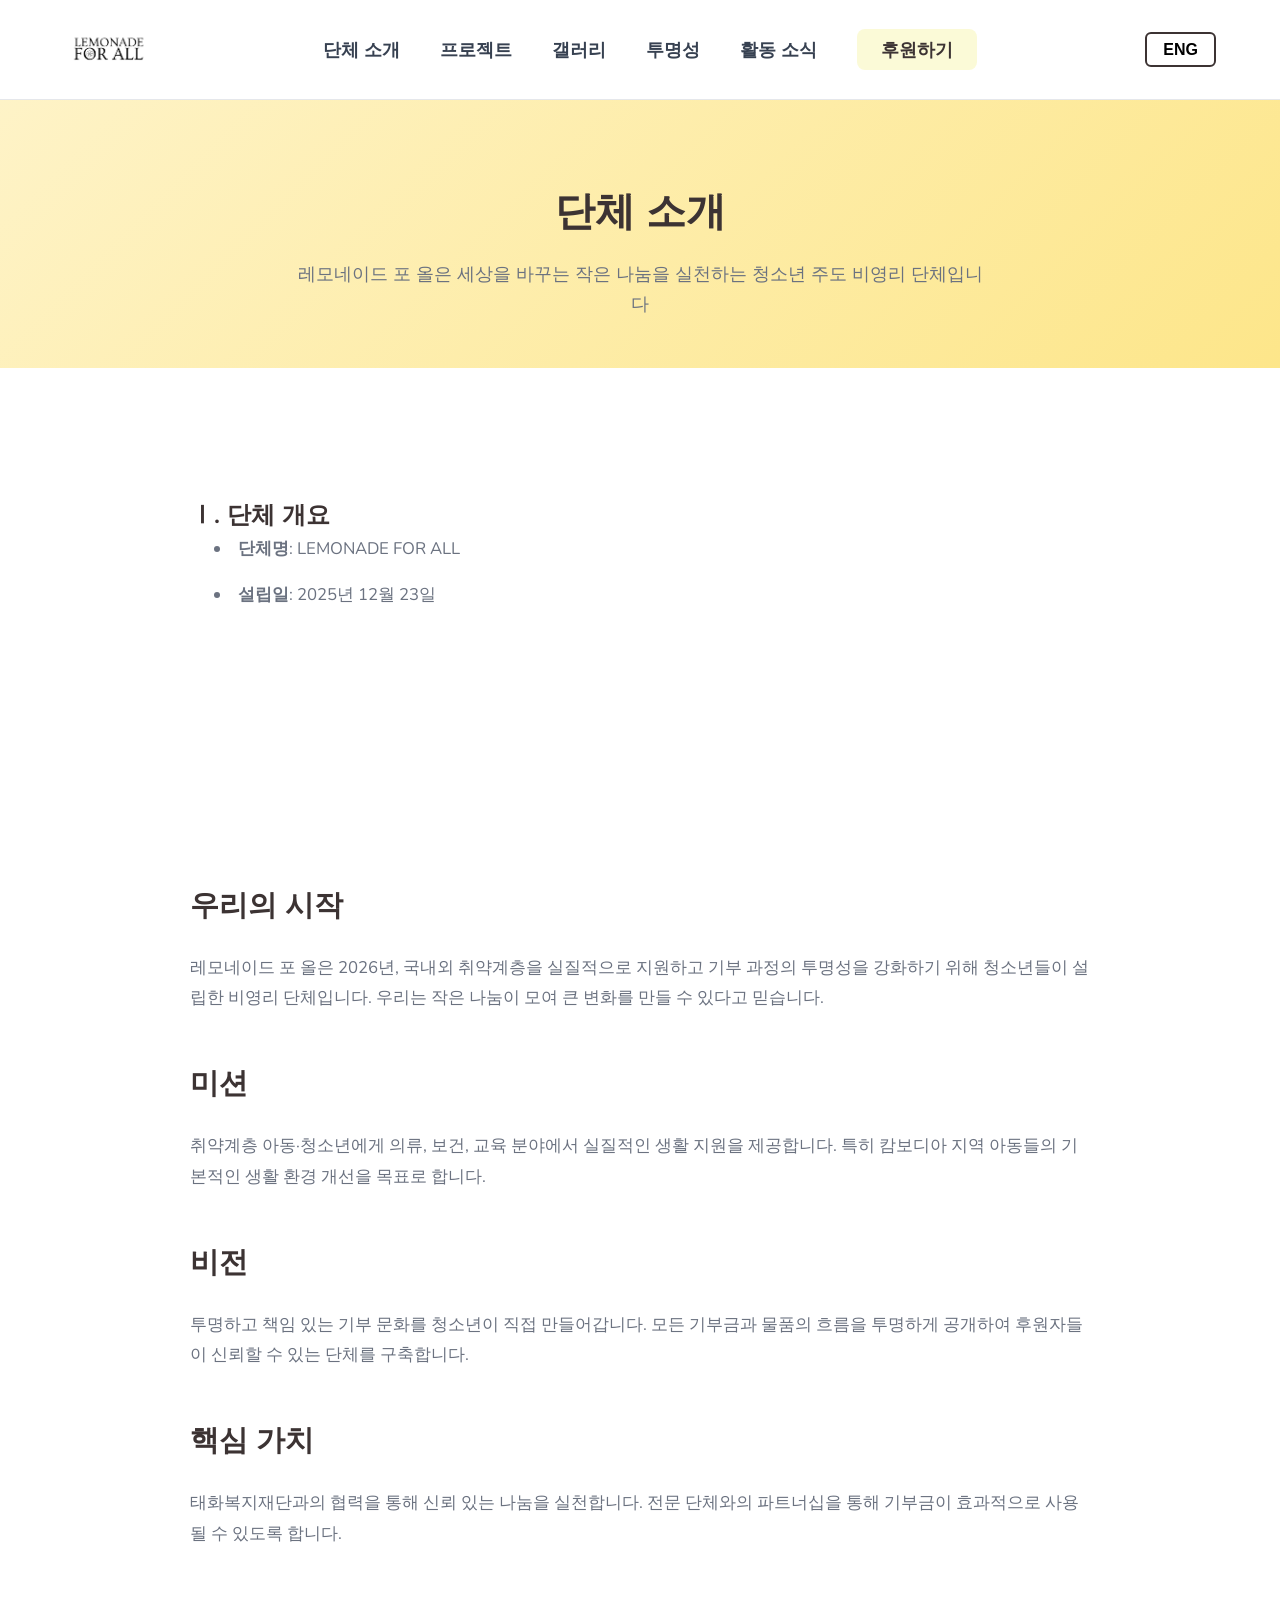
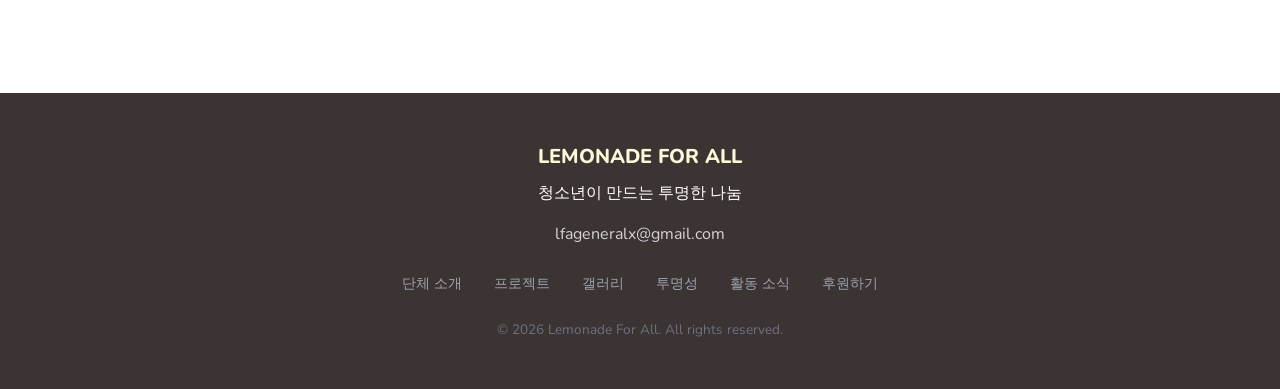
==== commit 3145dd3d: "Add organization overview section to about.html Updated the about.html file to include an overview s" ====
--- a/about.html
+++ b/about.html
@@ -35,6 +35,15 @@
   <h1 data-i18n="about_title">단체 소개</h1>
   <p data-i18n="about_sub">레모네이드 포 올은 세상을 바꾸는 작은 나눔을 실천하는 청소년 주도 비영리 단체입니다</p>
 </div>
+  <section aria-labelledby="about-overview-title">
+  <div class="content-section">
+    <h2 id="about-overview-title" data-i18n="about_overview">Ⅰ. 단체 개요</h2>
+    <ul class="about-overview-list">
+      <li><strong data-i18n="about_overview_name_label">단체명</strong>: LEMONADE FOR ALL</li>
+      <li><strong data-i18n="about_overview_founded_label">설립일</strong>: <span data-i18n="about_overview_founded_date">2025년 12월 23일</span></li>
+    </ul>
+  </div>
+</section>
 <section>
   <div class="content-section">
     <h3 data-i18n="about_start">우리의 시작</h3>
--- a/style.css
+++ b/style.css
@@ -25,9 +25,9 @@
   border-bottom: 1px solid #E5E7EB;
         padding: 0.1rem 5%;
   display: flex;
-  min-height: 160px;
-  align-items: center;
+    min-height: 100px;  align-items: center;
   justify-content: space-between;
+  overflow: visible;
 }
 
 .logo {
@@ -39,8 +39,7 @@
 }
 
 .logo-img {
-  height: 150px;
-  width: auto;
+      height: 90px; width: auto;
   display: block;
 }
 
@@ -61,7 +60,7 @@
   text-decoration: none;
   color: var(--gray);
   font-weight: 600;
-  font-size: 0.95rem;
+  font-size: 1.15rem;
   transition: color 0.2s;
 }
 
@@ -88,7 +87,7 @@
   border-radius: 6px;
   font-weight: 700;
   cursor: pointer;
-  font-size: 0.85rem;
+  font-size: 1rem;
   transition: all 0.2s;
 }
 
